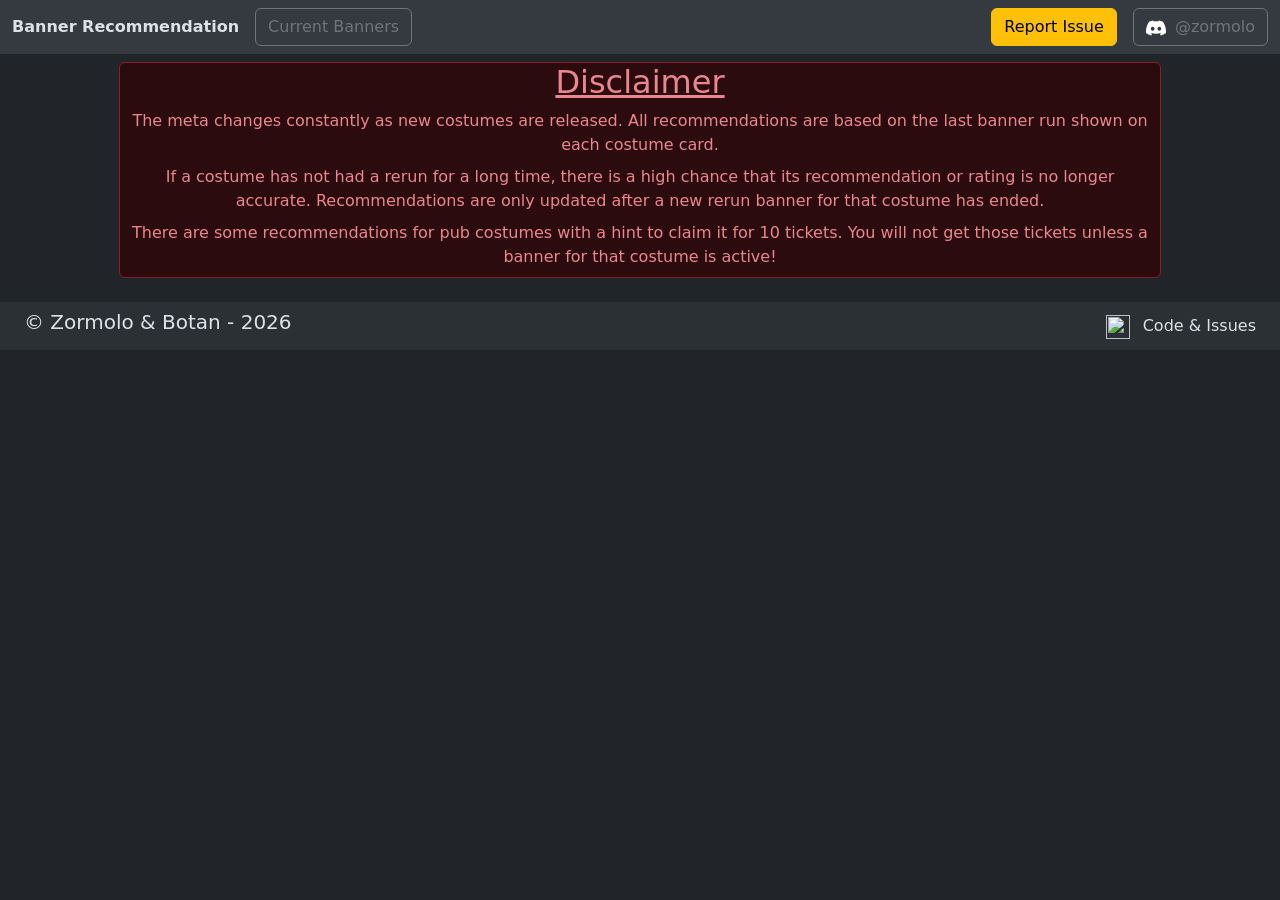
==== archive.html @ c66c0762 "Added archive page, added dmgType highlights, renamed a few images" ====
<!DOCTYPE html>
<html lang="en" data-bs-theme="dark">
<head>
  <meta charset="UTF-8">
  <meta name="viewport" content="width=device-width, initial-scale=1.0">
  <meta name="description" content="A Site about Banner Recommendations for the Game: Brown Dust 2. Made by Zormolo & Botan">

  <link rel="icon" type="image/x-icon" href="./public/images/favicon/favicon.ico">
  <link rel="icon" type="image/png" sizes="16x16" href="./public/images/favicon/favicon-16x16.png">
  <link rel="icon" type="image/png" sizes="32x32" href="./public/images/favicon/favicon-32x32.png">
  <link rel="apple-touch-icon" sizes="180x180" href="./public/images/favicon/apple-touch-icon.png">
  <link rel="icon" type="image/png" sizes="192x192" href="./public/images/favicon/android-chrome-192x192.png">
  <link rel="icon" type="image/png" sizes="512x512" href="./public/images/favicon/android-chrome-512x512.png">

  <meta name="google-site-verification" content="iyQmtyQWnobFeqFgzh3pwhKETdWEKxUW23xHzJHVGwA" />
  <meta name="robots" content="index, follow">
  <meta name="googlebot" content="index, follow">

  <link rel="preload" href="./public/js/generateArchive.js" crossorigin="anonymous" as="script">
  <link rel="preload" href="https://cdn.jsdelivr.net/npm/bootstrap@5.3.8/dist/css/bootstrap.min.css" integrity="sha384-sRIl4kxILFvY47J16cr9ZwB07vP4J8+LH7qKQnuqkuIAvNWLzeN8tE5YBujZqJLB" crossorigin="anonymous" as="style">
  <link rel="preload" href="./public/css/custom.css" crossorigin="anonymous" as="style">
  <link rel="preload" href="https://cdn.jsdelivr.net/npm/bootstrap@5.3.8/dist/js/bootstrap.bundle.min.js" integrity="sha384-FKyoEForCGlyvwx9Hj09JcYn3nv7wiPVlz7YYwJrWVcXK/BmnVDxM+D2scQbITxI" crossorigin="anonymous" as="script">

  <link rel="stylesheet" href="https://cdn.jsdelivr.net/npm/bootstrap@5.3.8/dist/css/bootstrap.min.css" integrity="sha384-sRIl4kxILFvY47J16cr9ZwB07vP4J8+LH7qKQnuqkuIAvNWLzeN8tE5YBujZqJLB" crossorigin="anonymous">
  <link rel="stylesheet" href="./public/css/custom.css" crossorigin="anonymous">
  <title>Brown Dust 2 - Banner Recommendation</title>
</head>
<body class="container-fluid">
  <header class="row">
    <nav class="navbar bg-body-secondary">
      <div class="container-fluid">

        <div class="d-flex flex-row align-items-center">
          <div class="pe-3"><b>Banner Recommendation</b></div>
          <div> <a class="btn btn-outline-secondary" href="/">Current Banners</a></div>
        </div>

        <ul class="navbar-nav flex-row gap-3">
          <li class="nav-item">
            <a class="btn btn-warning" href="https://github.com/Zormolo/BD2-Banner-Recommendation/issues/new" target="_blank">Report Issue</a>
          </li>
          <li class="nav-item d-flex align-items-center">
            <a class="btn btn-outline-secondary">
              <span class="pe-1">
                <img src="./public/images/discord.svg" width="20px" height="20px" alt="">
              </span>
              @zormolo
            </a
>         </li>
        </ul>

      </div>
    </nav>
  </header>

<main class="row">
    <div id="main-container" class="container-fluid pt-2">
      <div class="row pb-3">
        <div class="col-12 col-md-11 col-xl-10 mx-auto">
          <section class="container-fluid pb-2 border rounded bg-danger-subtle border-danger-subtle">

            <div class="row">
              <div class="col-2 d-flex justify-content-center mx-0 flex-grow-1 text-danger-emphasis">
                <h2><u>Disclaimer</u></h2>
              </div>
            </div>

            <div class="row">
              <div class="col-2 d-flex flex-column mx-0 flex-grow-1 text-center text-danger-emphasis">
                <div class="col">
                  The meta changes constantly as new costumes are released. All recommendations are based on the last banner run shown on each costume card.
                </div>
                <div class="col pt-2">
                  If a costume has not had a rerun for a long time, there is a high chance that its recommendation or rating is no longer accurate. Recommendations are only updated after a new rerun banner for that costume has ended.
                </div>
                <div class="col pt-2">
                  There are some recommendations for pub costumes with a hint to claim it for 10 tickets. You will not get those tickets unless a banner for that costume is active!
                </div>
              </div>
            </div>

          </section>
        </div>
      </div>

      <template id="costumeCard">
        <section data-char-banner-card class="row pt-2">
          <div class="col-11 mx-auto bg-body-tertiary rounded">
            <div class="row h-100 py-2">

              <div class="col-12 col-md-4 col-xl-2 pe-2 borderless border-end">
                <div class="w-100 h-100 d-flex justify-content-center">
                  <picture class="my-auto">
                    <source data-costume-image-avif class="costumeSize" type="image/avif" />
                    <img data-costume-image class="costumeSize" loading="lazy">
                  </picture>
                </div>
              </div>

              <div class="col d-flex flex-column">
                <div class="row border-bottom mx-1 pb-2 pt-4 pt-md-0  border-2">
                  <div data-banner-name class="col d-flex justify-content-center">
                  </div>
                </div>

                <div class="row pt-2">
                  <div class="col">
                    <div class="container-fluid">
                      <ul class="nav nav-pills gap-1" role="tablist">
                        <li class="nav-item">
                          <button class="nav-link active" data-basic-tab data-bs-toggle="tab" data-bs-target="#basic" type="button" role="tab">Basic Info</button>
                        </li>
                        <li class="nav-item">
                          <button class="nav-link" data-pac-tab data-bs-toggle="tab" data-bs-target="#pac" type="button" role="tab">Pros & Cons</button>
                        </li>
                        <li class="nav-item">
                          <button class="nav-link" data-mode-tab data-bs-toggle="tab" data-bs-target="#mode" type="button" role="tab">Mode Rating</button>
                        </li>
                      </ul>
                    </div>
                  </div>
                </div>

                <div class="tab-content d-flex flex-grow-1">
                  <div class="container-fluid tab-pane fade show active" id="basic" role="tabpanel">
                    <div class="row h-100">

                      <div class="col-12 col-xl-4 col-xxl-4 pe-0 pt-3 pb-2 py-xl-0 d-flex align-items-center">
                        <div class="w-100">
                          <ul class="list-unstyled">
                            <li><span data-role><b>Role - </b></span></li>
                            <li><span><b>Element - </b><img data-property loading="lazy" width="32px" height="32px"></span></li>
                            <li><span data-dmg-type><b class="text-light">Damage Type - </b></span></li>
                            <br>
                            <li><b>Last Banner:</b></li>
                            <li data-banner-periode class="text-danger"></li>
                          </ul>
                        </div>
                      </div>

                      <div class="col-12 col-xl-8 col-xxl-4 d-flex align-items-center">
                        <div class="container-fluid">
                          <div class="row pb-3">
                            <div class="col">
                              <h2>Breakpoints:</h2>
                            </div>
                          </div>
                          <div class="row w-100">
                            <div class="col">
                              <ul data-breakpoints class="list-group list-group-flush p-2 border border-3 rounded"></ul>
                            </div>
                          </div>
                        </div>

                      </div>

                      <div class="col-12 col-xl-12 col-xxl-4 pt-3 pt-xxl-0 d-flex align-items-center">
                        <div class="container-fluid">
                          <div class="row pb-3">
                            <div class="col">
                              <h2>Should you pull on this banner?</h2>
                            </div>
                          </div>
                          <div class="row">
                            <div class="col">
                              <p data-pull-reason></p>
                            </div>
                          </div>
                        </div>
                      </div>

                    </div>
                  </div>

                  <div class="container-fluid tab-pane fade" id="pac" role="tabpanel">
                    <div class="row h-100">

                      <div class="col-6 d-flex flex-column border-end border-2">
                        <div class="row pt-2">
                          <h3 class="text-success">Pros</h3>
                        </div>
                        <div class="row flex-grow-1">
                          <div class="col">
                            <ul data-pros class="list-group"></ul>
                          </div>
                        </div>
                      </div>

                      <div class="col-6 d-flex flex-column">
                        <div class="row pt-2">
                          <h3 class="text-danger">Cons</h3>
                        </div>
                        <div class="row flex-grow-1">
                          <div class="col">
                            <ul data-cons class="list-group"></ul>
                          </div>
                        </div>

                      </div>

                    </div>
                  </div>

                  <div class="container-fluid tab-pane fade" id="mode" role="tabpanel">
                    <div class="row h-100">
                      <div class="col pt-4">
                        <div class="container-fluid py-2 text-center">

                          <div class="row pb-2 border-bottom border-3">
                            <div class="col-4"><b>Fiend Hunter [FH]</b></div>
                            <div class="col-4"><b>Guild Raid [GR]</b></div>
                            <div class="col-4"><b>Last Night [LN]</b></div>
                          </div>
                          <div class="row pb-3">
                            <div data-fh class="col-4"></div>
                            <div data-gr class="col-4"></div>
                            <div data-ln class="col-4"></div>
                          </div>
                          <div class="row py-2 border-bottom border-3">
                            <div class="col-4"><b>Tower of Salvation [TOS]</b></div>
                            <div class="col-4"><b>Mirror War [MW]</b></div>
                            <div class="col-4"><b>Golden Colloseum [GC]</b></div>
                          </div>
                          <div class="row pb-3">
                            <div data-tos class="col-4"></div>
                            <div data-mw class="col-4"></div>
                            <div data-gc class="col-4"></div>
                          </div>
                          <div class="row pb-2 border-bottom border-3 justify-content-center">
                            <div class="col-6"><b>General / Event Challanges</b></div>
                          </div>
                          <div class="row justify-content-center">
                            <div data-gen class="col-6"></div>
                          </div>

                        </div>
                      </div>
                    </div>
                  </div>
                </div>

              </div>

            </div>
          </div>
        </section>
      </template>

    </div>
  </main>


  <footer class="row bg-body-tertiary">
    <div class="container-fluid">
      <nav class="navbar">
        <div class="container-fluid">
          <h5>&copy; Zormolo & Botan - <script>document.write( new Date().getFullYear() )</script></h3>
          <a href="https://github.com/Zormolo/BD2-Banner-Recommendation" class="nav-link">
            <img src="./public/images/github-mark-white.svg" width="24px" height="24px" alt="">
            <span class="ps-2">Code & Issues</span>
          </a>
        </div>
      </nav>
    </div>
  </footer>

  <script src="./public/js/generateArchive.js" crossorigin="anonymous"></script>
  <script src="https://cdn.jsdelivr.net/npm/bootstrap@5.3.8/dist/js/bootstrap.bundle.min.js" integrity="sha384-FKyoEForCGlyvwx9Hj09JcYn3nv7wiPVlz7YYwJrWVcXK/BmnVDxM+D2scQbITxI" crossorigin="anonymous"></script>
</body>
</html>
---- public/css/custom.css ----
.costumeSize {
  max-height: 400px;
  max-width: 100%;
}

#main-container:last-child {
  padding-bottom: 0.5rem;
}

header {
  position: sticky;
  top: 0;
  z-index: 100;
}

.arrowHide > div:last-child > span {
  display: none;
}

section {
  scroll-margin-top: 3rem;
}

.nav-pills .nav-link {
  color: var(--text-color);
  border: 1px solid var(--bs-gray);
}

.nav-pills .nav-link.active, .nav-pills .nav-link.active:hover {
  background: var(--bs-dark-bg-subtle);
  cursor: default;
}

.nav-link:hover {
  background-color: var(--bs-dark);
}

.navbar select {
  cursor: pointer;
}

.navbar select:focus {
  box-shadow: none;
}

.text-magic {
  color: #c994fd;
}

.text-physical {
  color: #dcc27a;
}

@media (max-width: 768px) {
  .borderless {
    border-width: 0 !important;
  }
}

@media (max-width: 576px) {
  .navbar select {
    max-width: 16rem;
  }
}

@media (max-width: 490px) {
  .navbar select {
    max-width: 13rem;
  }
}

@media (max-width: 440px) {
  .navbar select {
    max-width: 11rem;
  }
}

@media (max-width: 405px) {
  .navbar select {
    max-width: 9rem;
  }
}
---- public/css/custom.css ----
.costumeSize {
  max-height: 400px;
  max-width: 100%;
}

#main-container:last-child {
  padding-bottom: 0.5rem;
}

header {
  position: sticky;
  top: 0;
  z-index: 100;
}

.arrowHide > div:last-child > span {
  display: none;
}

section {
  scroll-margin-top: 3rem;
}

.nav-pills .nav-link {
  color: var(--text-color);
  border: 1px solid var(--bs-gray);
}

.nav-pills .nav-link.active, .nav-pills .nav-link.active:hover {
  background: var(--bs-dark-bg-subtle);
  cursor: default;
}

.nav-link:hover {
  background-color: var(--bs-dark);
}

.navbar select {
  cursor: pointer;
}

.navbar select:focus {
  box-shadow: none;
}

.text-magic {
  color: #c994fd;
}

.text-physical {
  color: #dcc27a;
}

@media (max-width: 768px) {
  .borderless {
    border-width: 0 !important;
  }
}

@media (max-width: 576px) {
  .navbar select {
    max-width: 16rem;
  }
}

@media (max-width: 490px) {
  .navbar select {
    max-width: 13rem;
  }
}

@media (max-width: 440px) {
  .navbar select {
    max-width: 11rem;
  }
}

@media (max-width: 405px) {
  .navbar select {
    max-width: 9rem;
  }
}
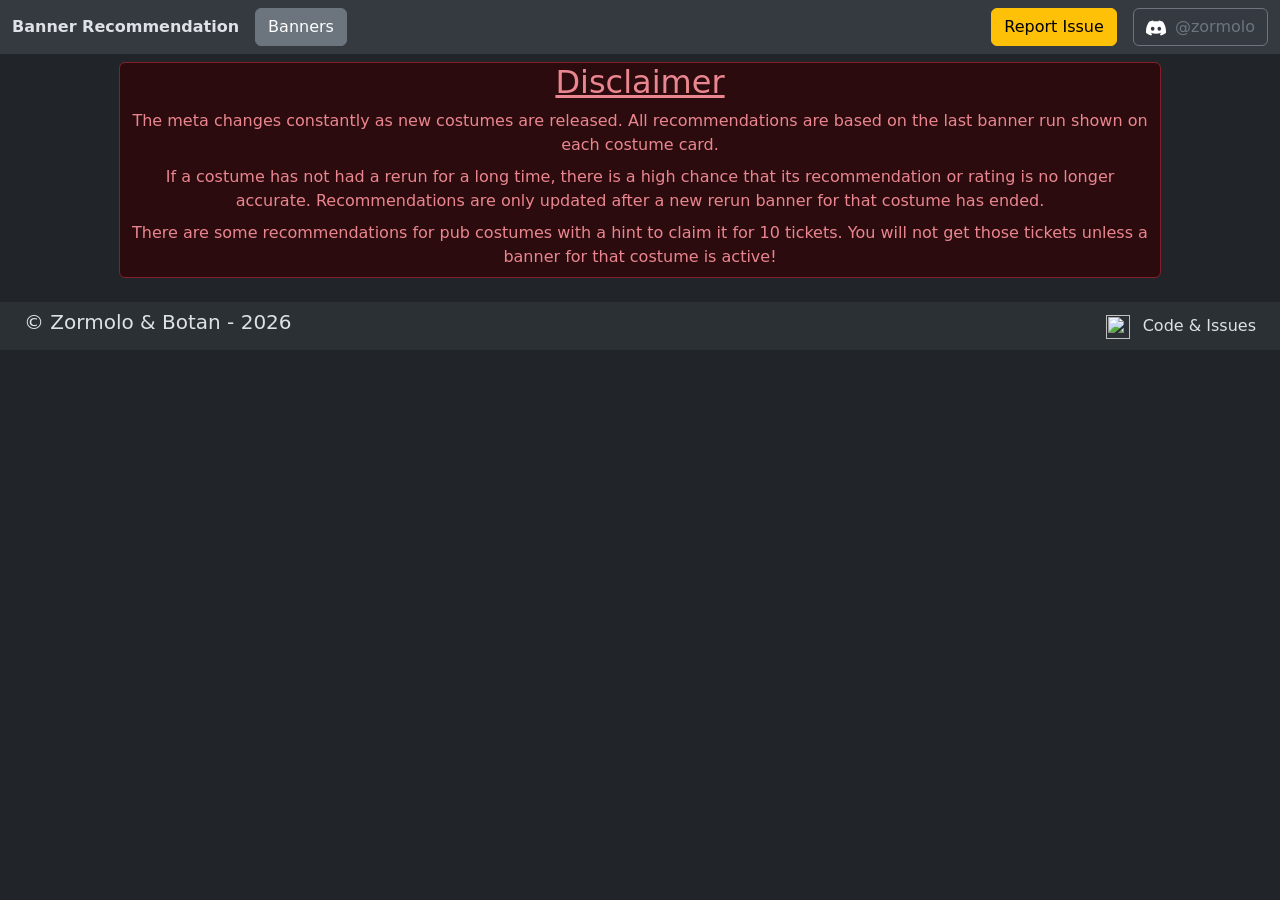
==== commit bff33a5a: "Fixed some small device display issues" ====
--- a/archive.html
+++ b/archive.html
@@ -26,13 +26,33 @@
   <title>Brown Dust 2 - Banner Recommendation</title>
 </head>
 <body class="container-fluid">
-  <header class="row">
+    <header class="row small-header">
+      <nav class="col navbar bg-body-secondary">
+        <div class="container justify-content-center w-100 mx-0 px-0">
+          <div class="row w-100 text-center pb-2 mx-0" >
+            <div class="col pe-3"><b>Banner Recommendation</b></div>
+          </div>
+          <div class="row pb-2 w-100 mx-0">
+            <div class="col-4 text-center">
+              <a class="btn btn-secondary" href="/BD2-Banner-Recommendation/">Banners</a>
+            </div>
+            <div class="col-4 text-center">
+              <a class="btn btn-warning text-truncate" href="https://github.com/Zormolo/BD2-Banner-Recommendation/issues/new" target="_blank">Report Issue</a>
+            </div>
+            <div class="col-4 text-center">
+              <a class="btn btn-outline-secondary">@zormolo</a>
+            </div>
+          </div>
+        </div>
+      </nav>
+  </header>
+  <header class="row big-header">
     <nav class="navbar bg-body-secondary">
       <div class="container-fluid">
 
         <div class="d-flex flex-row align-items-center">
           <div class="pe-3"><b>Banner Recommendation</b></div>
-          <div> <a class="btn btn-outline-secondary" href="/">Current Banners</a></div>
+          <div> <a class="btn btn-secondary" href="/BD2-Banner-Recommendation">Banners</a></div>
         </div>
 
         <ul class="navbar-nav flex-row gap-3">
--- a/public/css/custom.css
+++ b/public/css/custom.css
@@ -51,32 +51,64 @@
   color: #dcc27a;
 }
 
+.text-ur {
+  background: linear-gradient( 165deg,#FF55FF 0%, #B660FC 25%, #85E1FE 50%, #66F4A3 75%, #FFFF66 95% );
+  background-clip: text;
+  color: transparent;
+}
+
+.text-sr {
+  background: linear-gradient( 180deg,#F3B7FE 0%, #CDACFF 25%, #C184FE 70% );
+  background-clip: text;
+  color: transparent;
+}
+
+.text-r {
+  background: linear-gradient( 180deg,#73B8FE 50%, #5F9EFE 70% );
+  background-clip: text;
+  color: transparent;
+}
+
+.text-n {
+  background: linear-gradient( 180deg,#CECECE 50%, #A3A3A3 70% );
+  background-clip: text;
+  color: transparent;
+}
+
+.small-header {
+    display: none;
+  }
+
+.big-header {
+  display: flex;
+}
+
+
+
 @media (max-width: 768px) {
   .borderless {
     border-width: 0 !important;
   }
-}
 
-@media (max-width: 576px) {
-  .navbar select {
-    max-width: 16rem;
+  .small-header {
+    display: flex;
+  }
+
+  .small-header .container {
+    max-width: 768px;
+  }
+
+  .small-header .btn {
+    min-width: 6rem;
+  }
+
+  .big-header {
+    display: none;
   }
 }
 
-@media (max-width: 490px) {
+@media ( min-width: 769px ) and ( max-width: 900px ) {
   .navbar select {
-    max-width: 13rem;
-  }
-}
-
-@media (max-width: 440px) {
-  .navbar select {
-    max-width: 11rem;
-  }
-}
-
-@media (max-width: 405px) {
-  .navbar select {
-    max-width: 9rem;
+    max-width: 10rem;
   }
 }
--- a/public/css/custom.css
+++ b/public/css/custom.css
@@ -51,32 +51,64 @@
   color: #dcc27a;
 }
 
+.text-ur {
+  background: linear-gradient( 165deg,#FF55FF 0%, #B660FC 25%, #85E1FE 50%, #66F4A3 75%, #FFFF66 95% );
+  background-clip: text;
+  color: transparent;
+}
+
+.text-sr {
+  background: linear-gradient( 180deg,#F3B7FE 0%, #CDACFF 25%, #C184FE 70% );
+  background-clip: text;
+  color: transparent;
+}
+
+.text-r {
+  background: linear-gradient( 180deg,#73B8FE 50%, #5F9EFE 70% );
+  background-clip: text;
+  color: transparent;
+}
+
+.text-n {
+  background: linear-gradient( 180deg,#CECECE 50%, #A3A3A3 70% );
+  background-clip: text;
+  color: transparent;
+}
+
+.small-header {
+    display: none;
+  }
+
+.big-header {
+  display: flex;
+}
+
+
+
 @media (max-width: 768px) {
   .borderless {
     border-width: 0 !important;
   }
-}
 
-@media (max-width: 576px) {
-  .navbar select {
-    max-width: 16rem;
+  .small-header {
+    display: flex;
+  }
+
+  .small-header .container {
+    max-width: 768px;
+  }
+
+  .small-header .btn {
+    min-width: 6rem;
+  }
+
+  .big-header {
+    display: none;
   }
 }
 
-@media (max-width: 490px) {
+@media ( min-width: 769px ) and ( max-width: 900px ) {
   .navbar select {
-    max-width: 13rem;
-  }
-}
-
-@media (max-width: 440px) {
-  .navbar select {
-    max-width: 11rem;
-  }
-}
-
-@media (max-width: 405px) {
-  .navbar select {
-    max-width: 9rem;
+    max-width: 10rem;
   }
 }
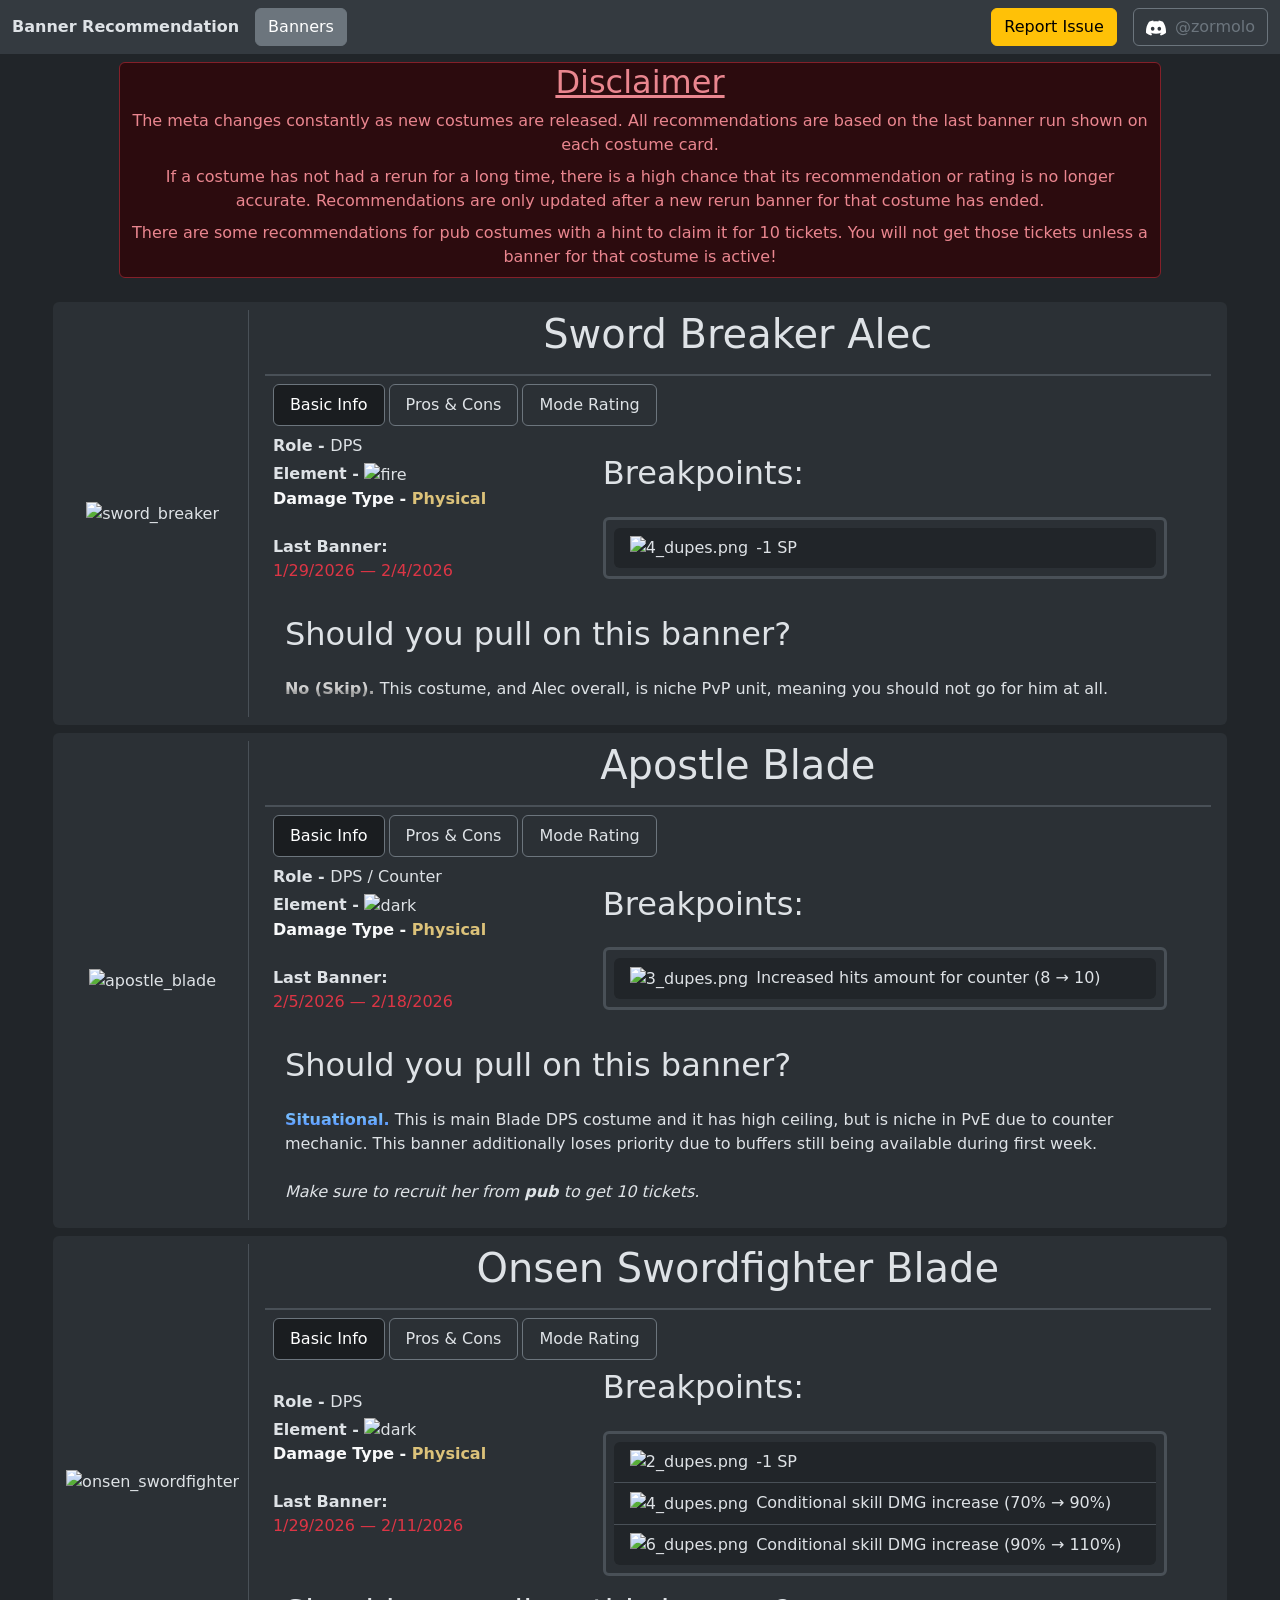
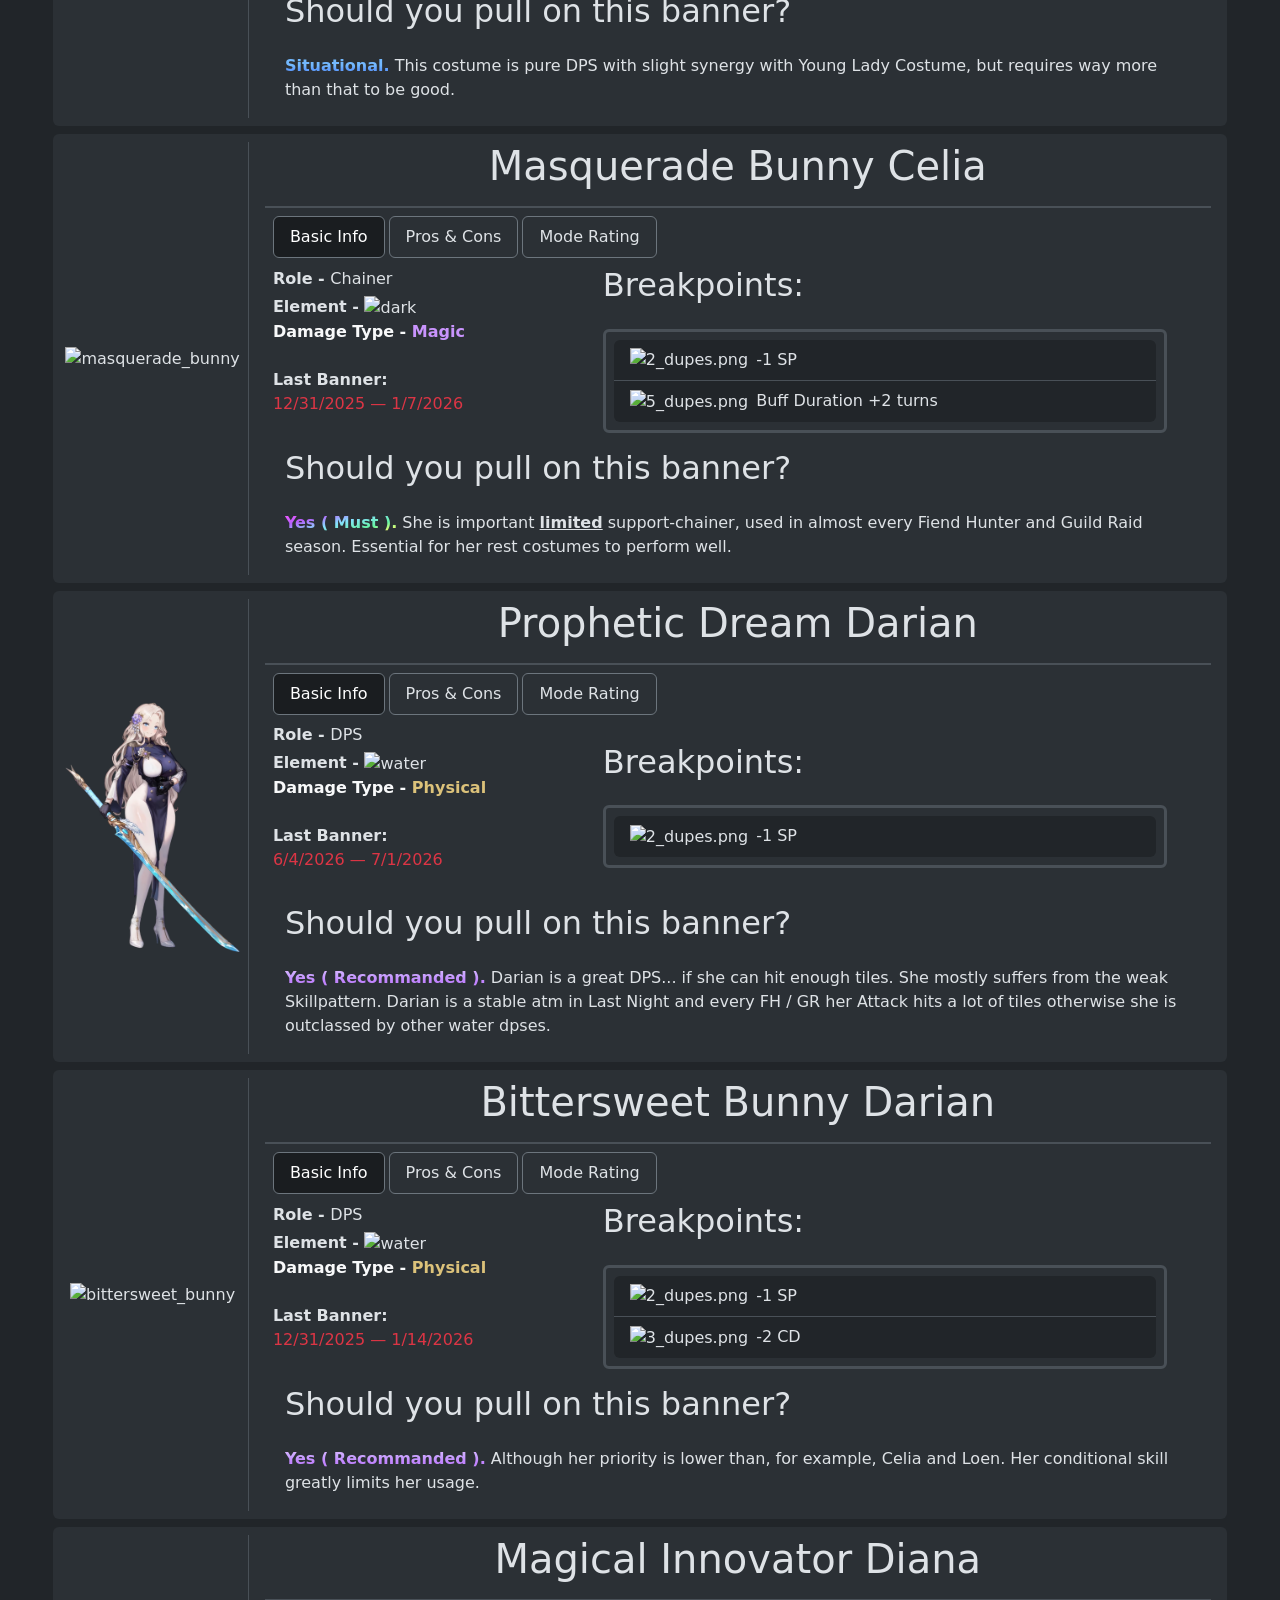
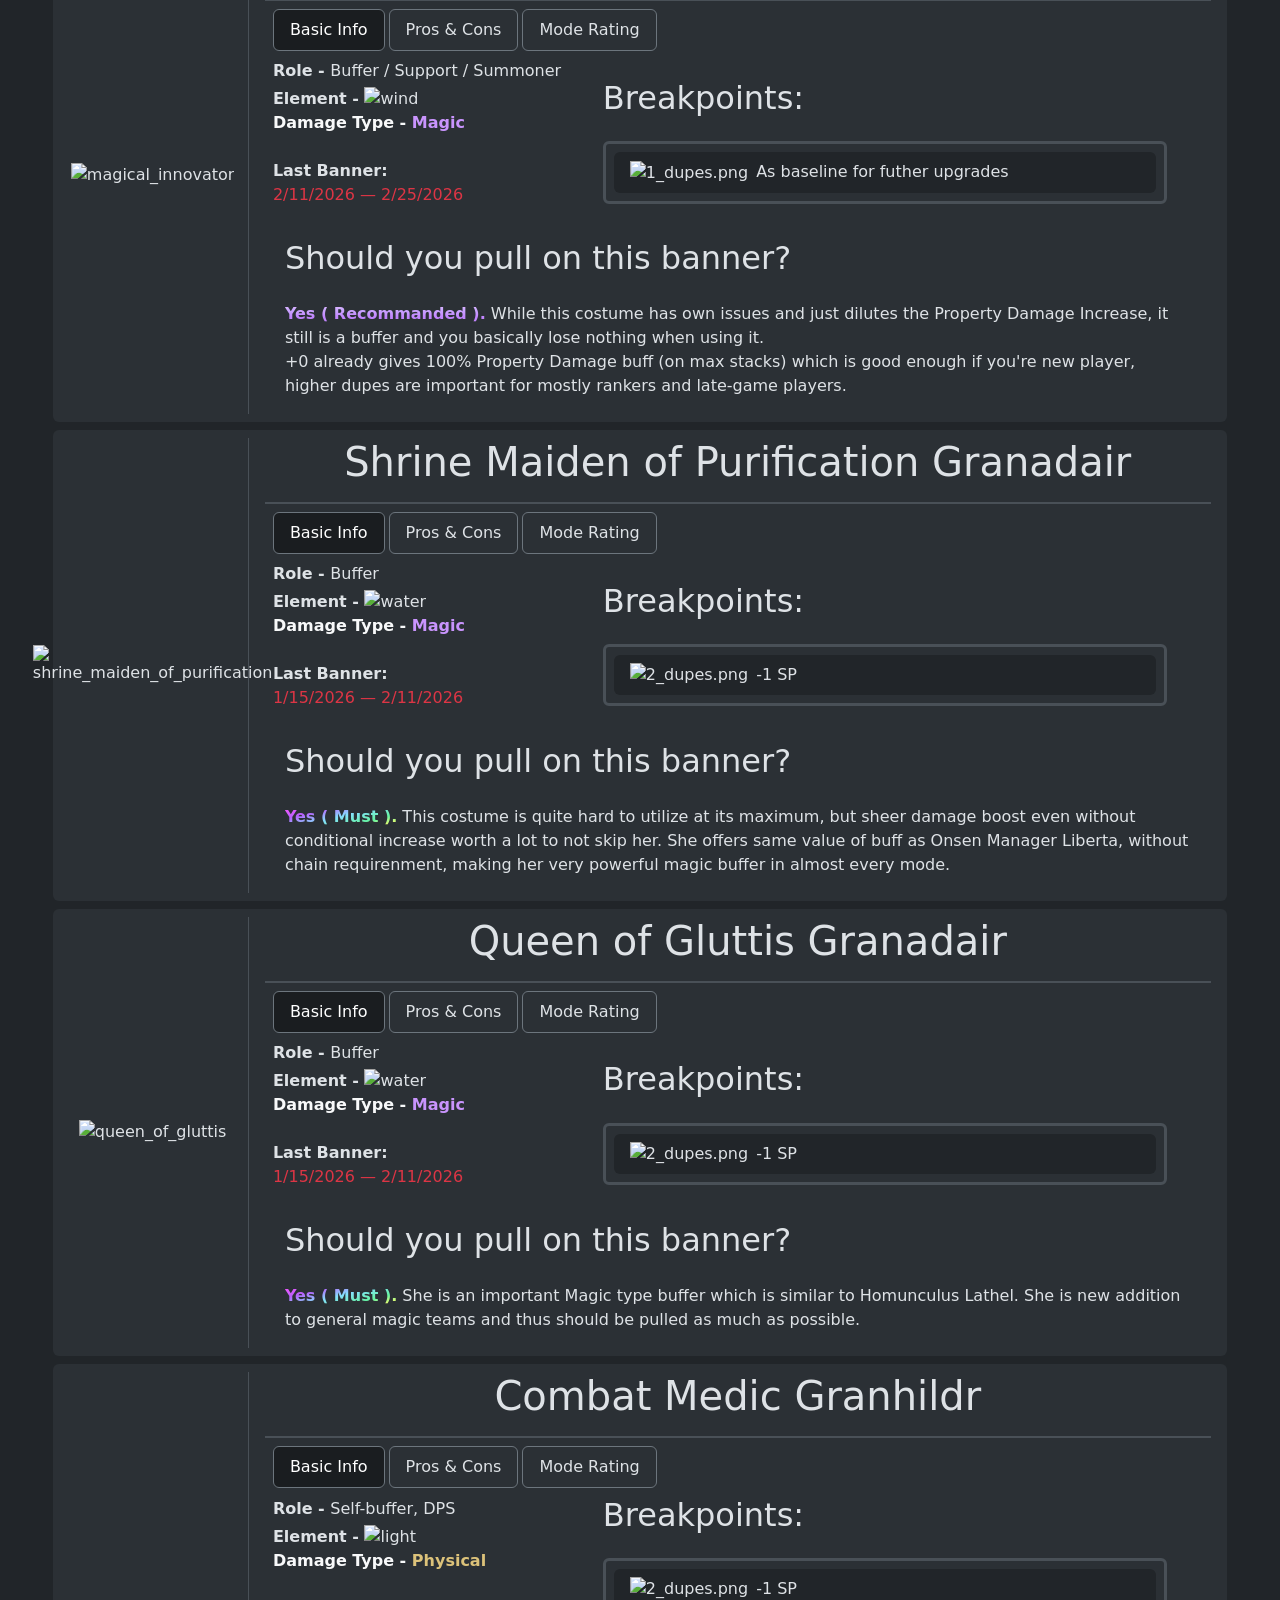
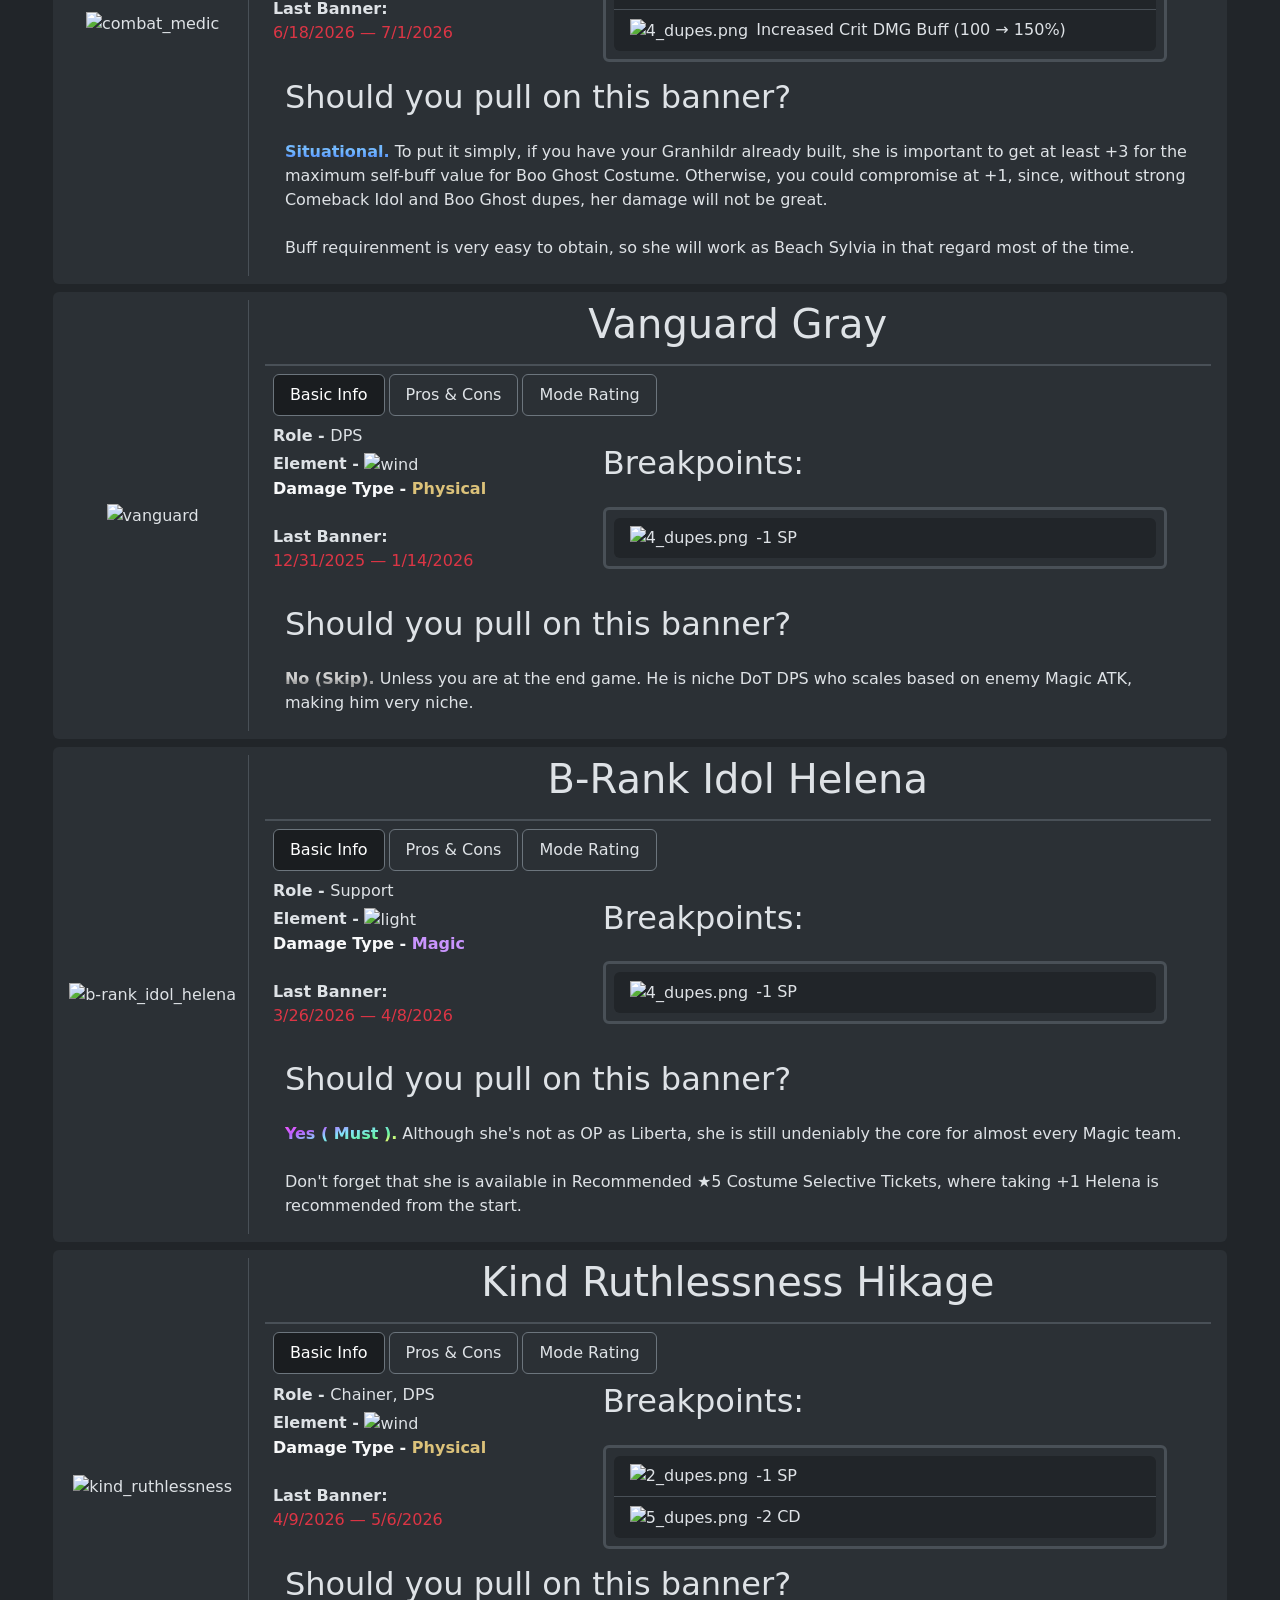
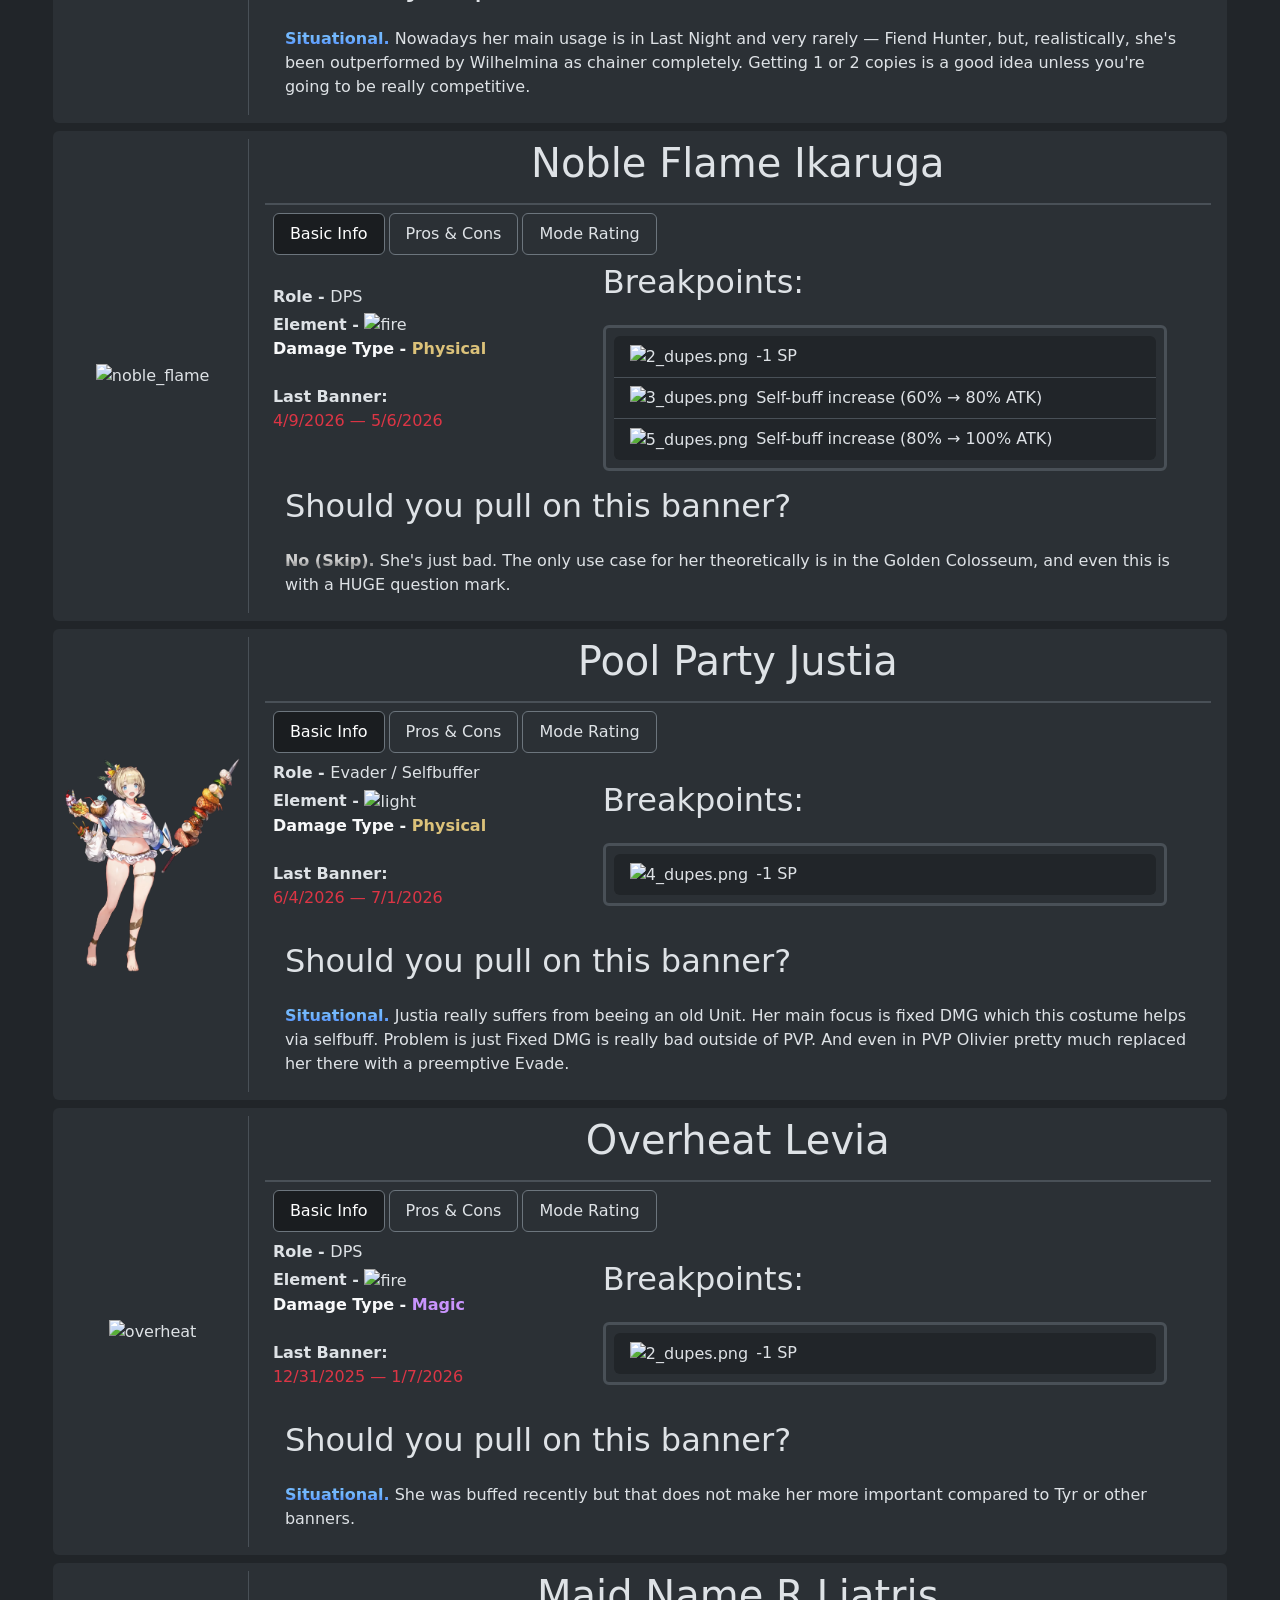
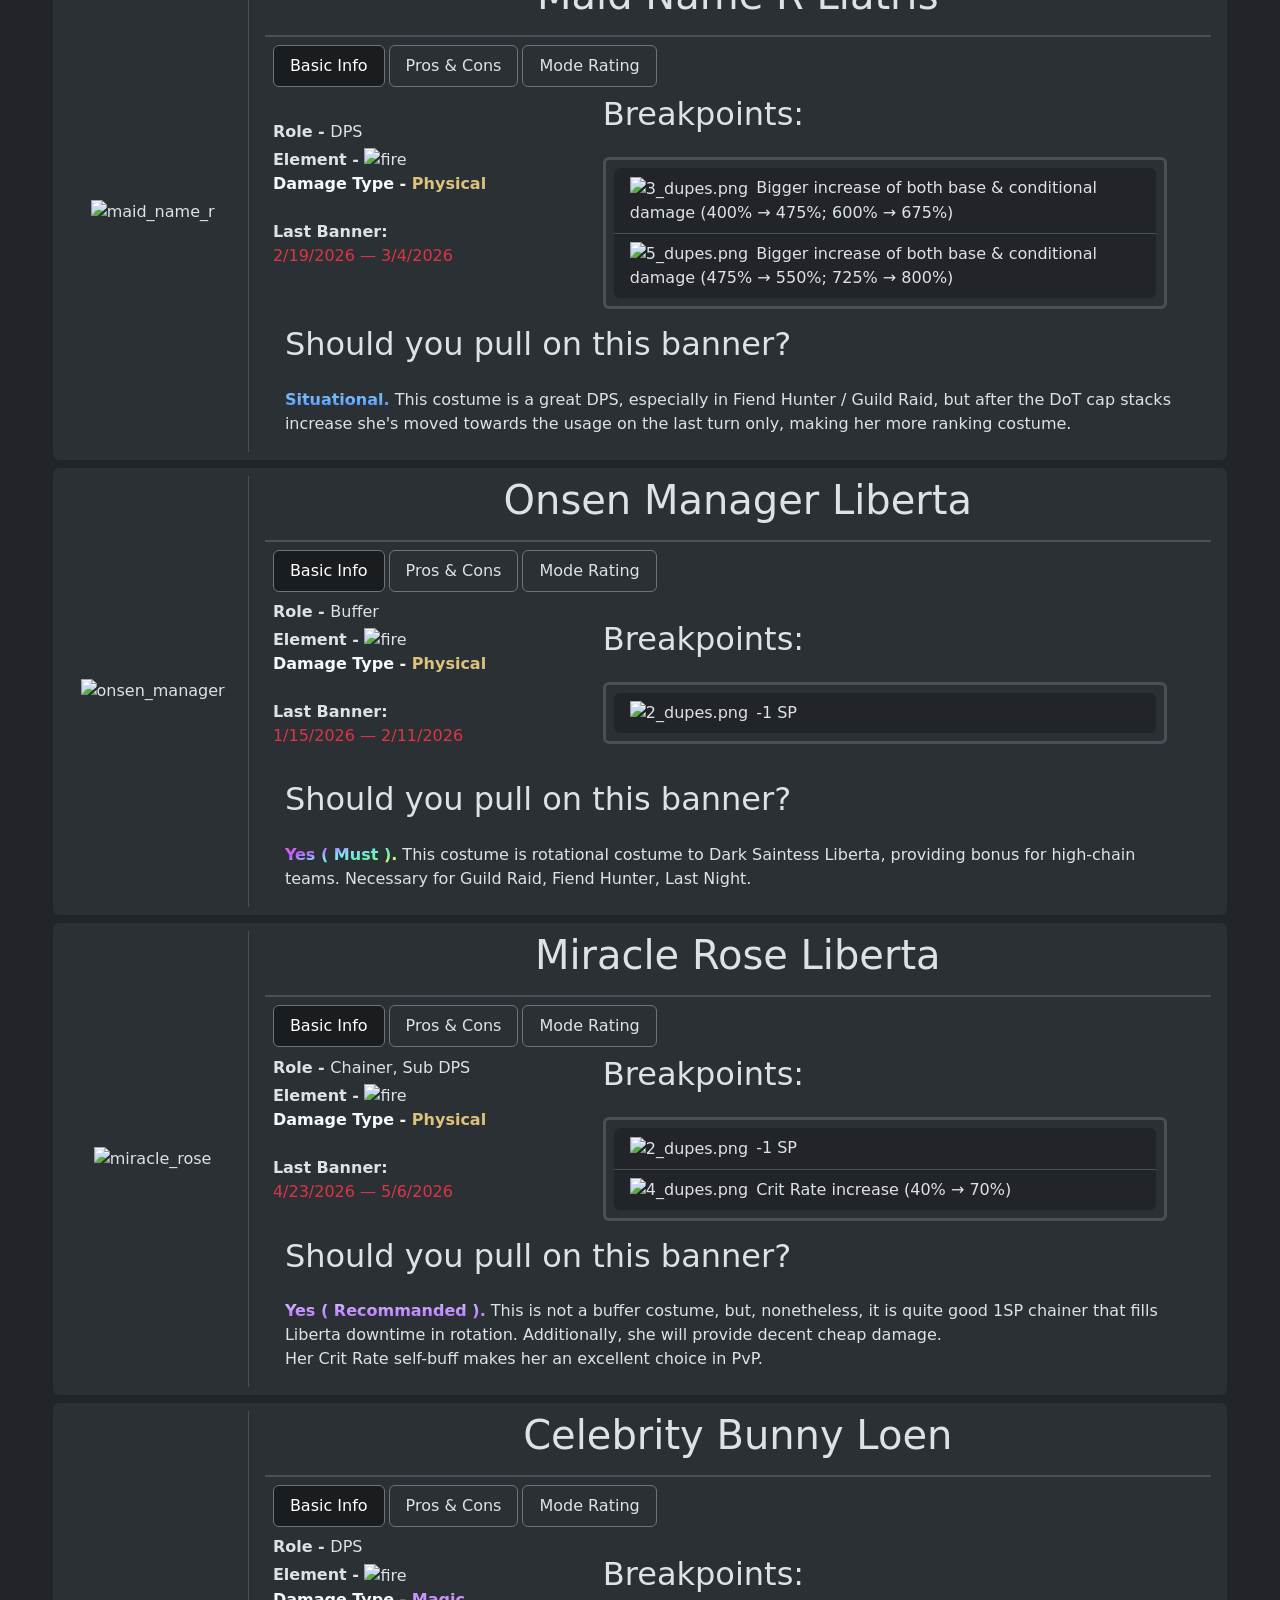
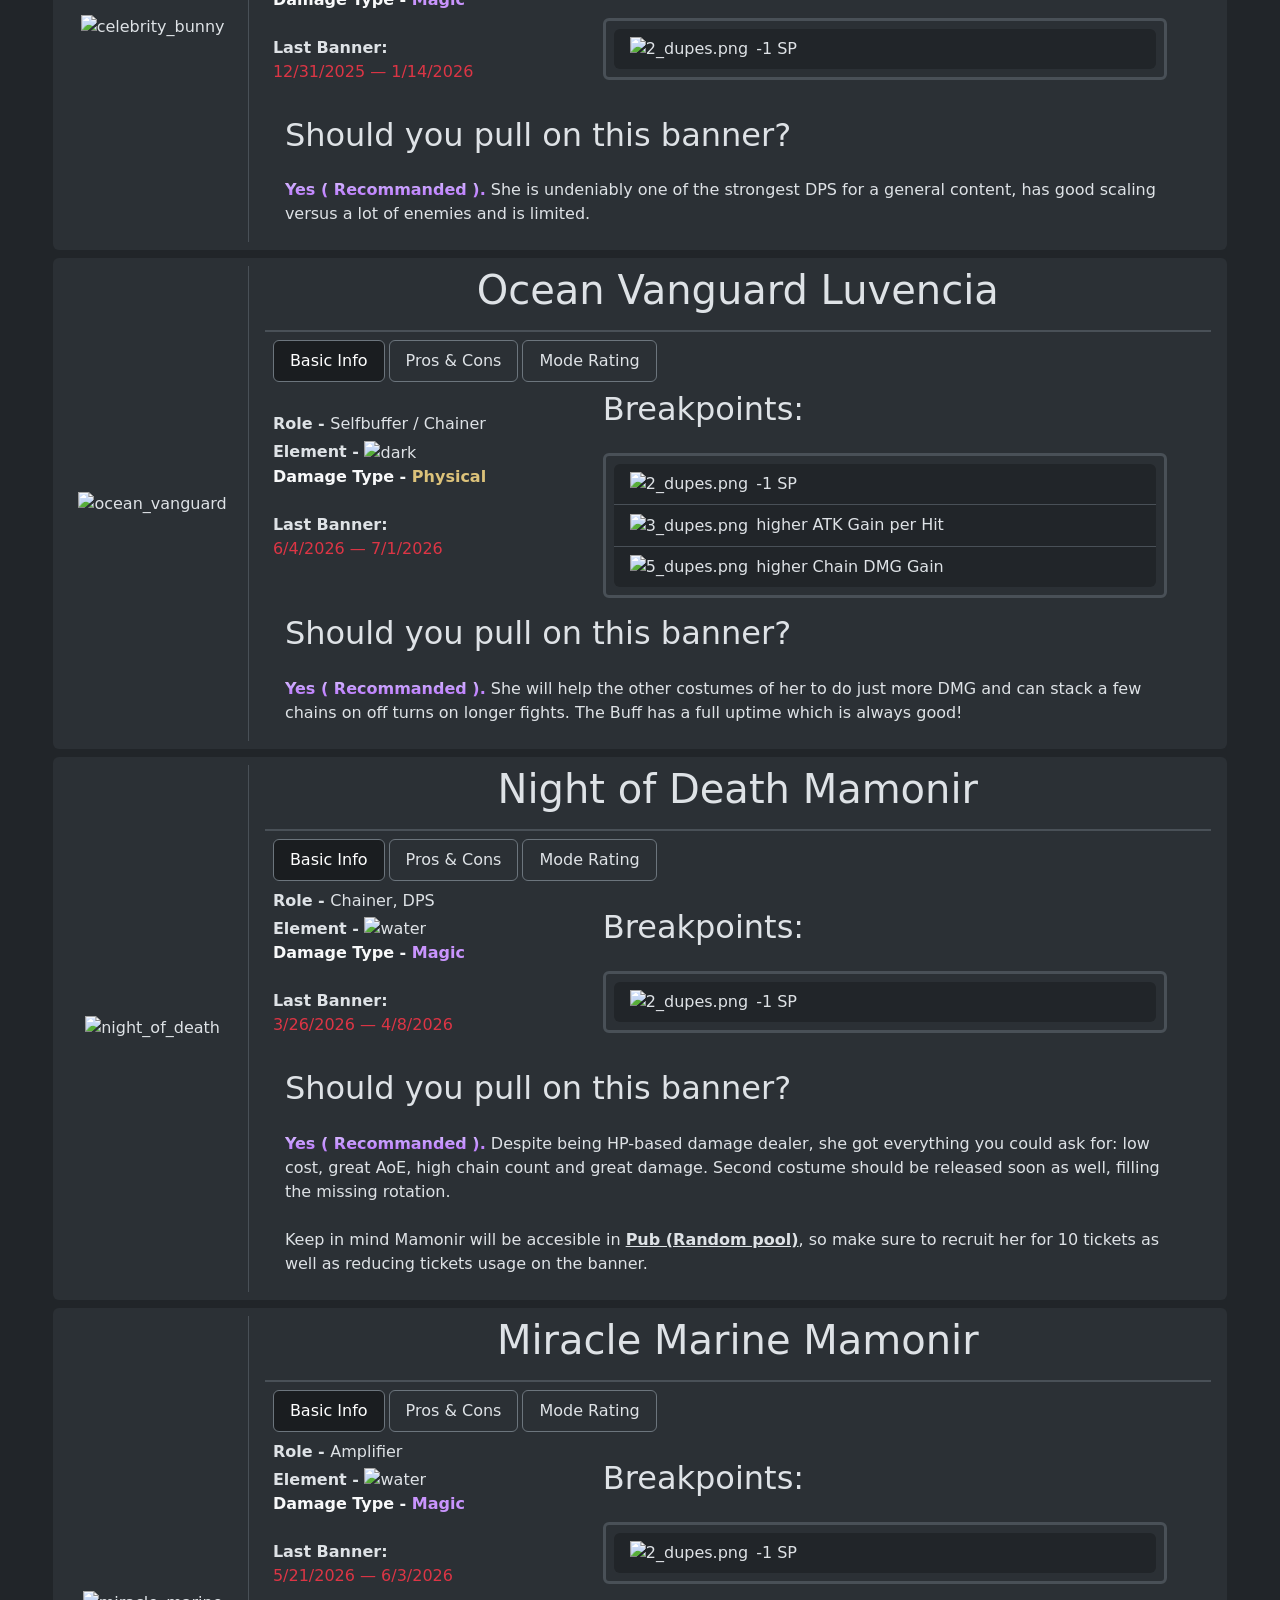
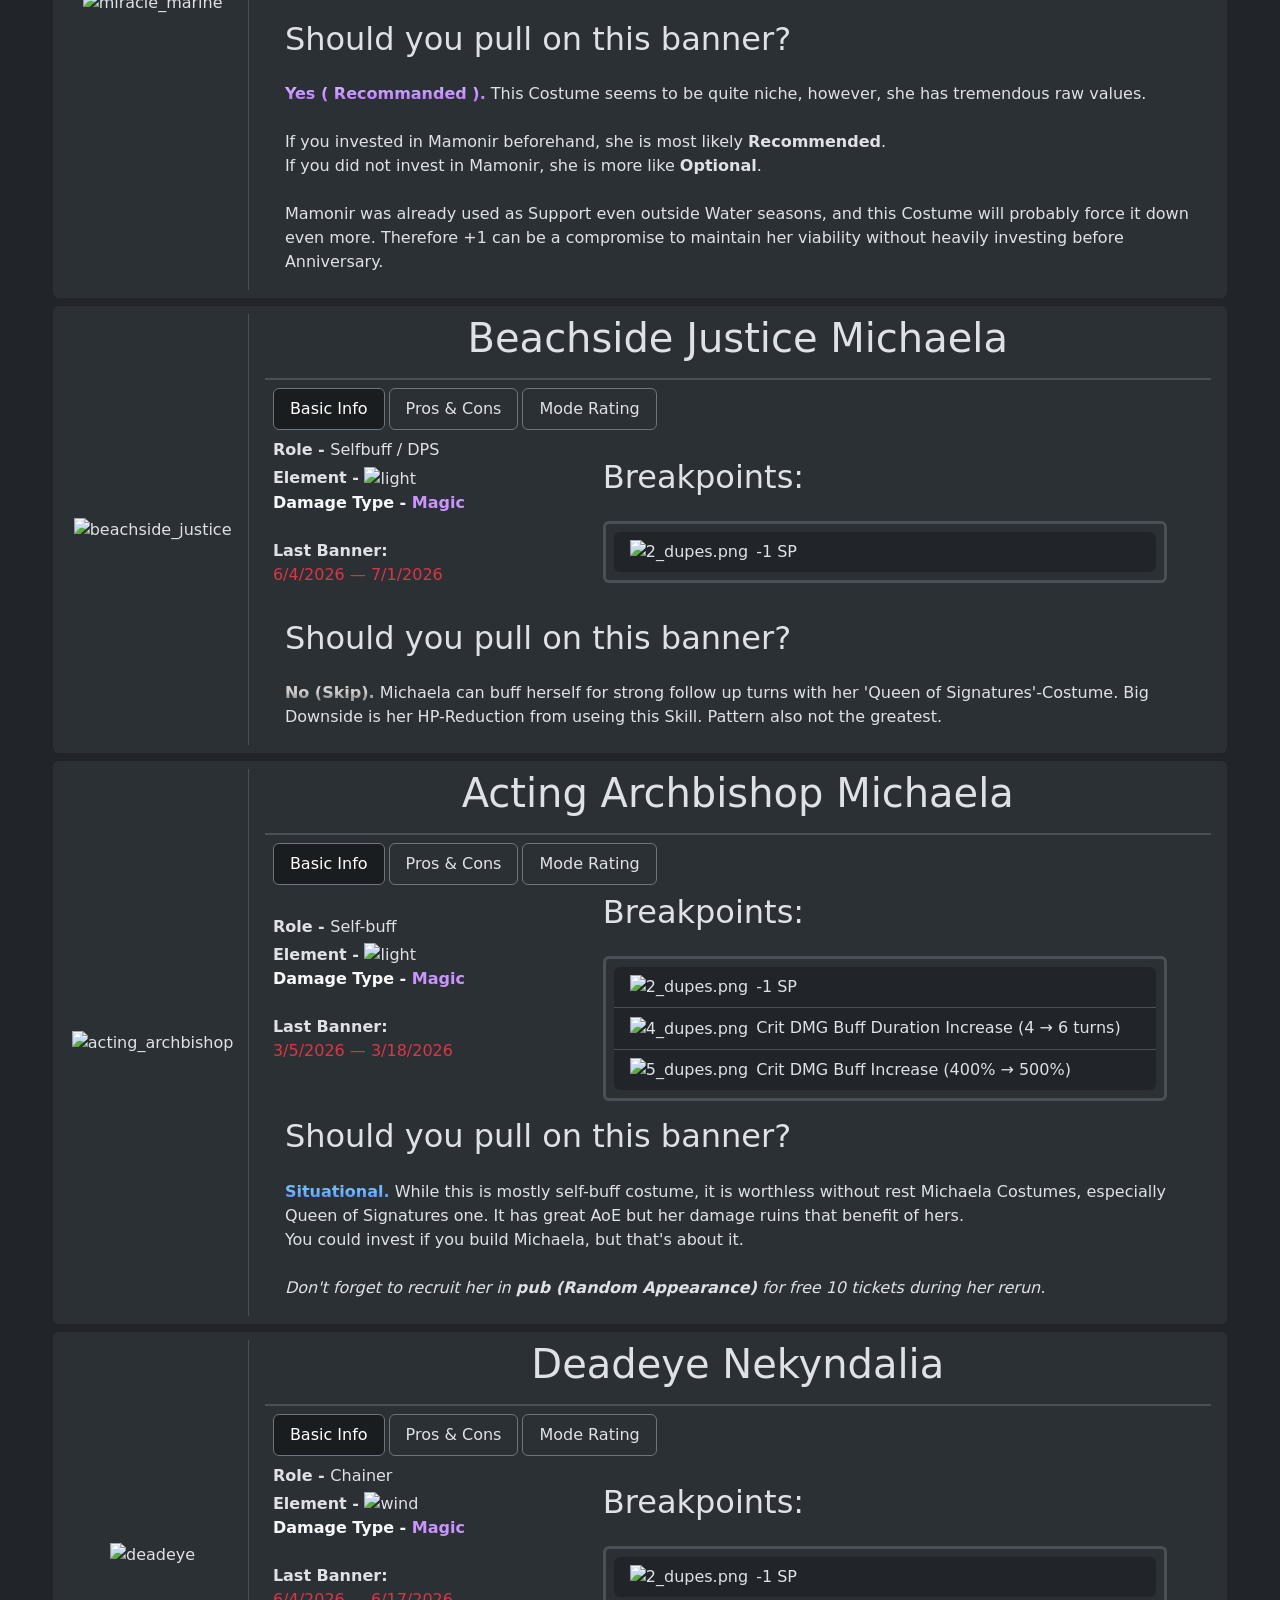
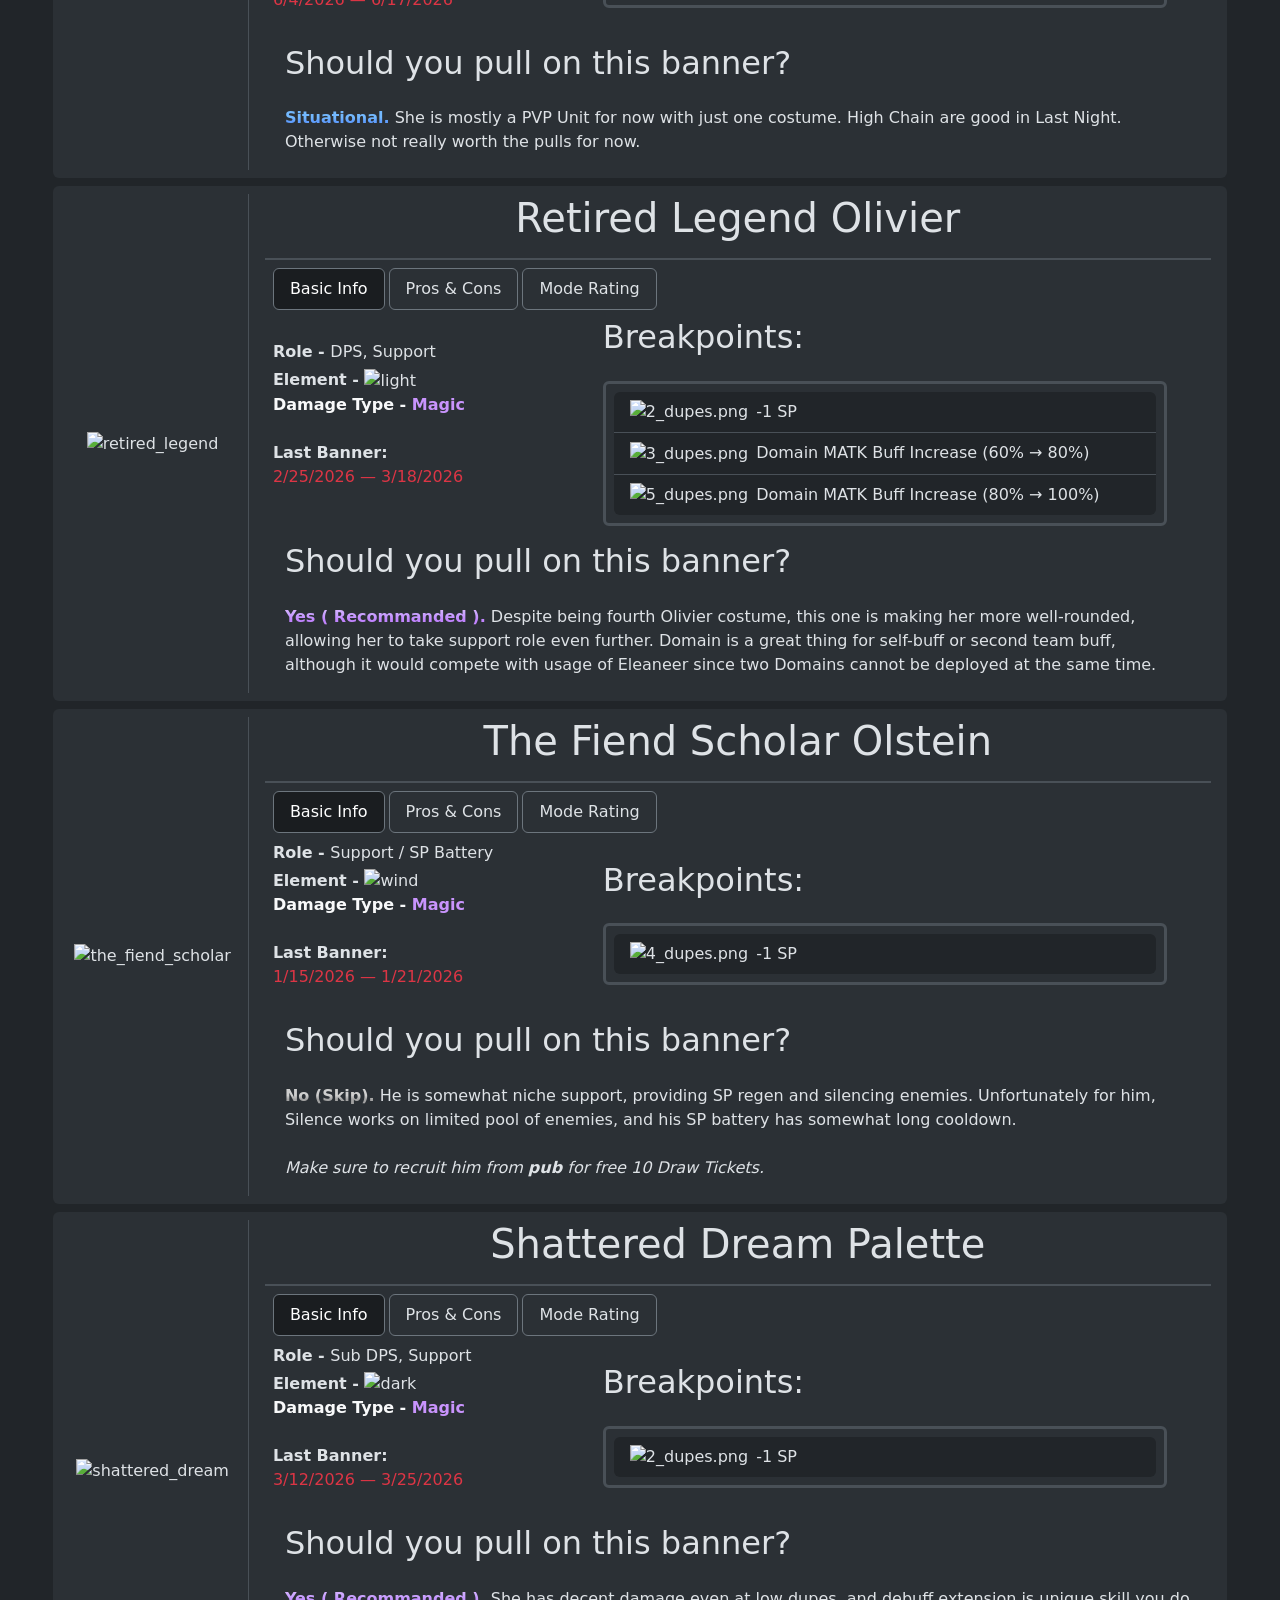
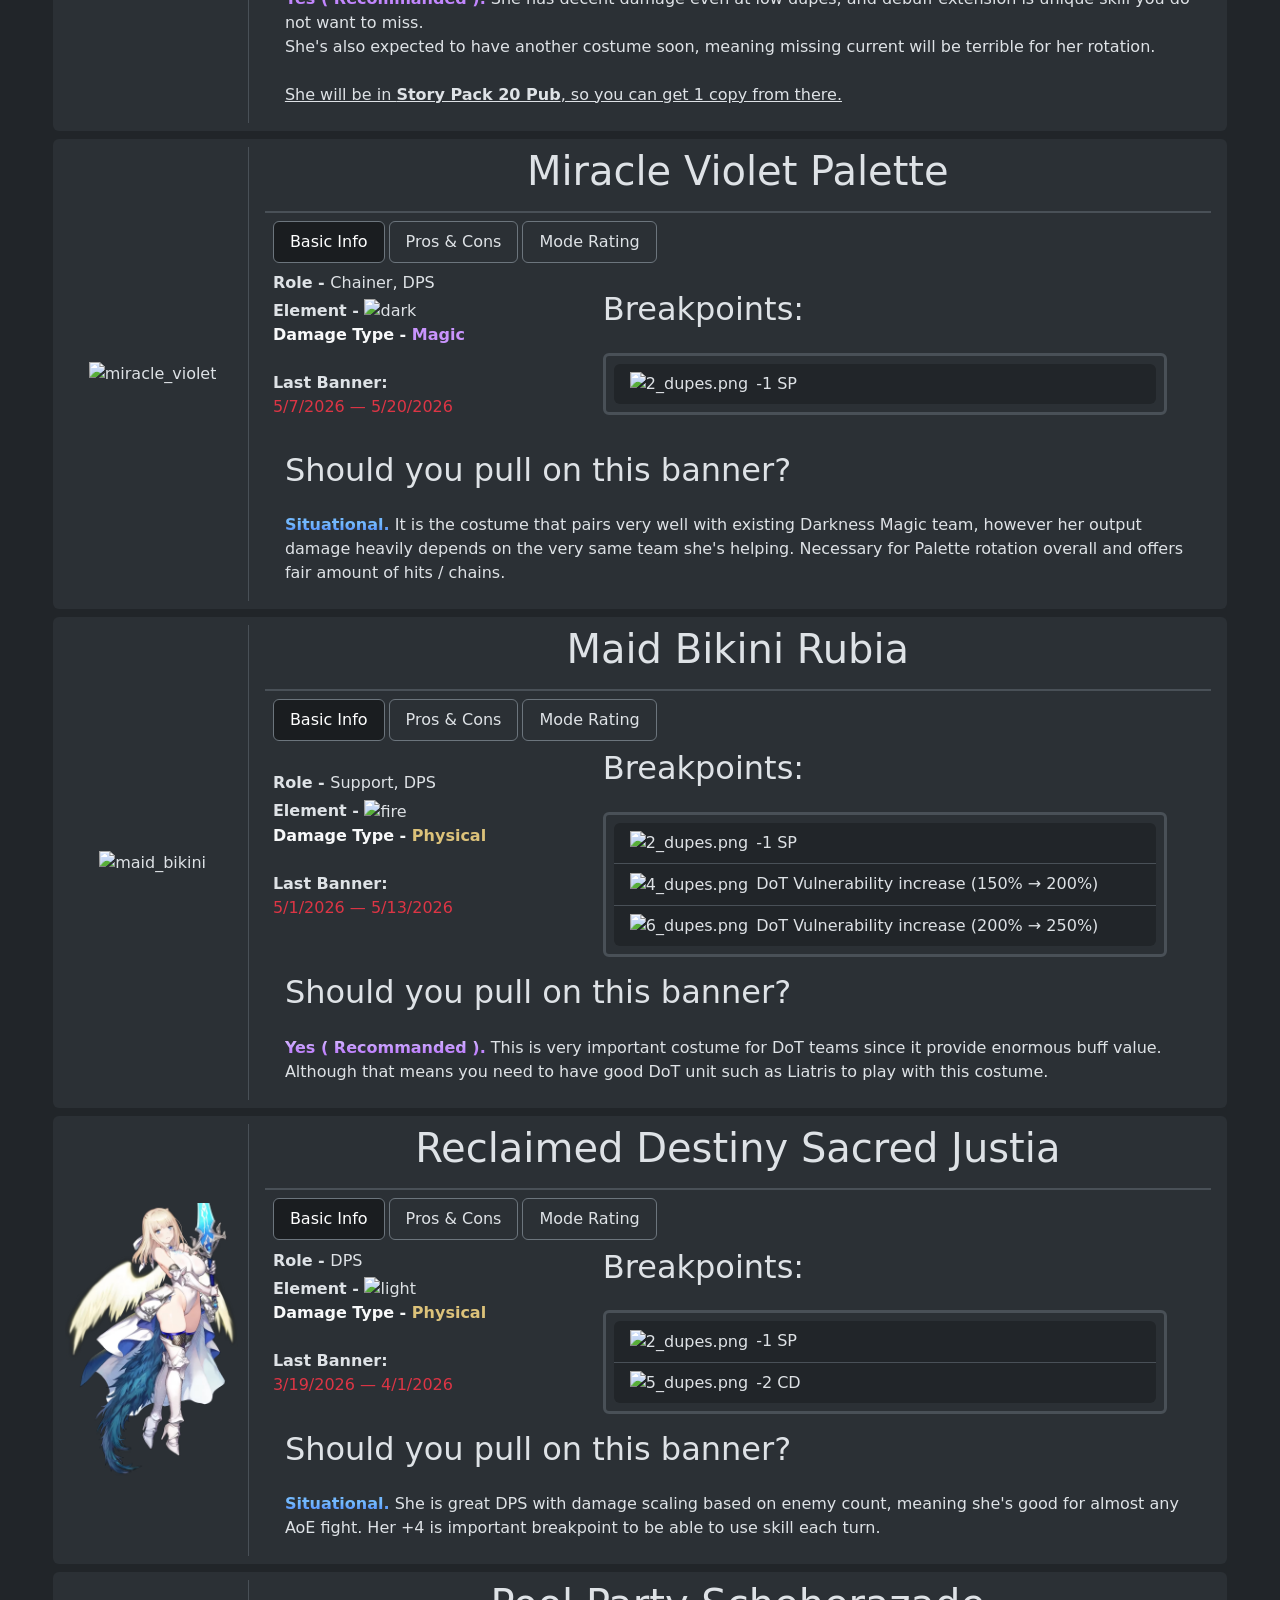
==== commit 2a30c59d: "Fixed a few css issues on smaller devices, full bold text on dmgType, new system for tmerLeft, New C" ====
--- a/archive.html
+++ b/archive.html
@@ -123,17 +123,17 @@
                   </div>
                 </div>
 
-                <div class="row pt-2">
+                <div class="row py-2">
                   <div class="col">
                     <div class="container-fluid">
                       <ul class="nav nav-pills gap-1" role="tablist">
-                        <li class="nav-item">
+                        <li class="nav-item tablist-entry">
                           <button class="nav-link active" data-basic-tab data-bs-toggle="tab" data-bs-target="#basic" type="button" role="tab">Basic Info</button>
                         </li>
-                        <li class="nav-item">
+                        <li class="nav-item tablist-entry">
                           <button class="nav-link" data-pac-tab data-bs-toggle="tab" data-bs-target="#pac" type="button" role="tab">Pros & Cons</button>
                         </li>
-                        <li class="nav-item">
+                        <li class="nav-item tablist-entry">
                           <button class="nav-link" data-mode-tab data-bs-toggle="tab" data-bs-target="#mode" type="button" role="tab">Mode Rating</button>
                         </li>
                       </ul>
@@ -148,9 +148,9 @@
                       <div class="col-12 col-xl-4 col-xxl-4 pe-0 pt-3 pb-2 py-xl-0 d-flex align-items-center">
                         <div class="w-100">
                           <ul class="list-unstyled">
-                            <li><span data-role><b>Role - </b></span></li>
+                            <li class="pb-1"><span data-role><b>Role - </b></span></li>
                             <li><span><b>Element - </b><img data-property loading="lazy" width="32px" height="32px"></span></li>
-                            <li><span data-dmg-type><b class="text-light">Damage Type - </b></span></li>
+                            <li><b data-dmg-type><span class="text-light">Damage Type - </span></b></li>
                             <br>
                             <li><b>Last Banner:</b></li>
                             <li data-banner-periode class="text-danger"></li>
@@ -183,7 +183,7 @@
                           </div>
                           <div class="row">
                             <div class="col">
-                              <p data-pull-reason></p>
+                              <p data-pull-rec></p>
                             </div>
                           </div>
                         </div>
@@ -275,7 +275,7 @@
       <nav class="navbar">
         <div class="container-fluid">
           <h5>&copy; Zormolo & Botan - <script>document.write( new Date().getFullYear() )</script></h3>
-          <a href="https://github.com/Zormolo/BD2-Banner-Recommendation" class="nav-link">
+          <a href="https://github.com/Zormolo/BD2-Banner-Recommendation" class="btn btn-dark">
             <img src="./public/images/github-mark-white.svg" width="24px" height="24px" alt="">
             <span class="ps-2">Code & Issues</span>
           </a>
--- a/public/css/custom.css
+++ b/public/css/custom.css
@@ -75,6 +75,10 @@
   color: transparent;
 }
 
+.text-teal {
+  color: var( --bs-teal );
+}
+
 .small-header {
     display: none;
   }
@@ -83,7 +87,24 @@
   display: flex;
 }
 
+@media ( max-width: 414px ) {
+  .tablist-entry .nav-link {
+    padding-left: 0.25rem;
+    padding-right: 0.25rem;
+  }
+}
 
+@media ( max-width: 450px ) {
+  .tablist-entry {
+    padding-left: 0.25rem;
+    padding-right: 0.25rem;
+  }
+
+  .tablist-entry .nav-link {
+    padding-left: 0.5rem;
+    padding-right: 0.5rem;
+  }
+}
 
 @media (max-width: 768px) {
   .borderless {
--- a/public/css/custom.css
+++ b/public/css/custom.css
@@ -75,6 +75,10 @@
   color: transparent;
 }
 
+.text-teal {
+  color: var( --bs-teal );
+}
+
 .small-header {
     display: none;
   }
@@ -83,7 +87,24 @@
   display: flex;
 }
 
+@media ( max-width: 414px ) {
+  .tablist-entry .nav-link {
+    padding-left: 0.25rem;
+    padding-right: 0.25rem;
+  }
+}
 
+@media ( max-width: 450px ) {
+  .tablist-entry {
+    padding-left: 0.25rem;
+    padding-right: 0.25rem;
+  }
+
+  .tablist-entry .nav-link {
+    padding-left: 0.5rem;
+    padding-right: 0.5rem;
+  }
+}
 
 @media (max-width: 768px) {
   .borderless {
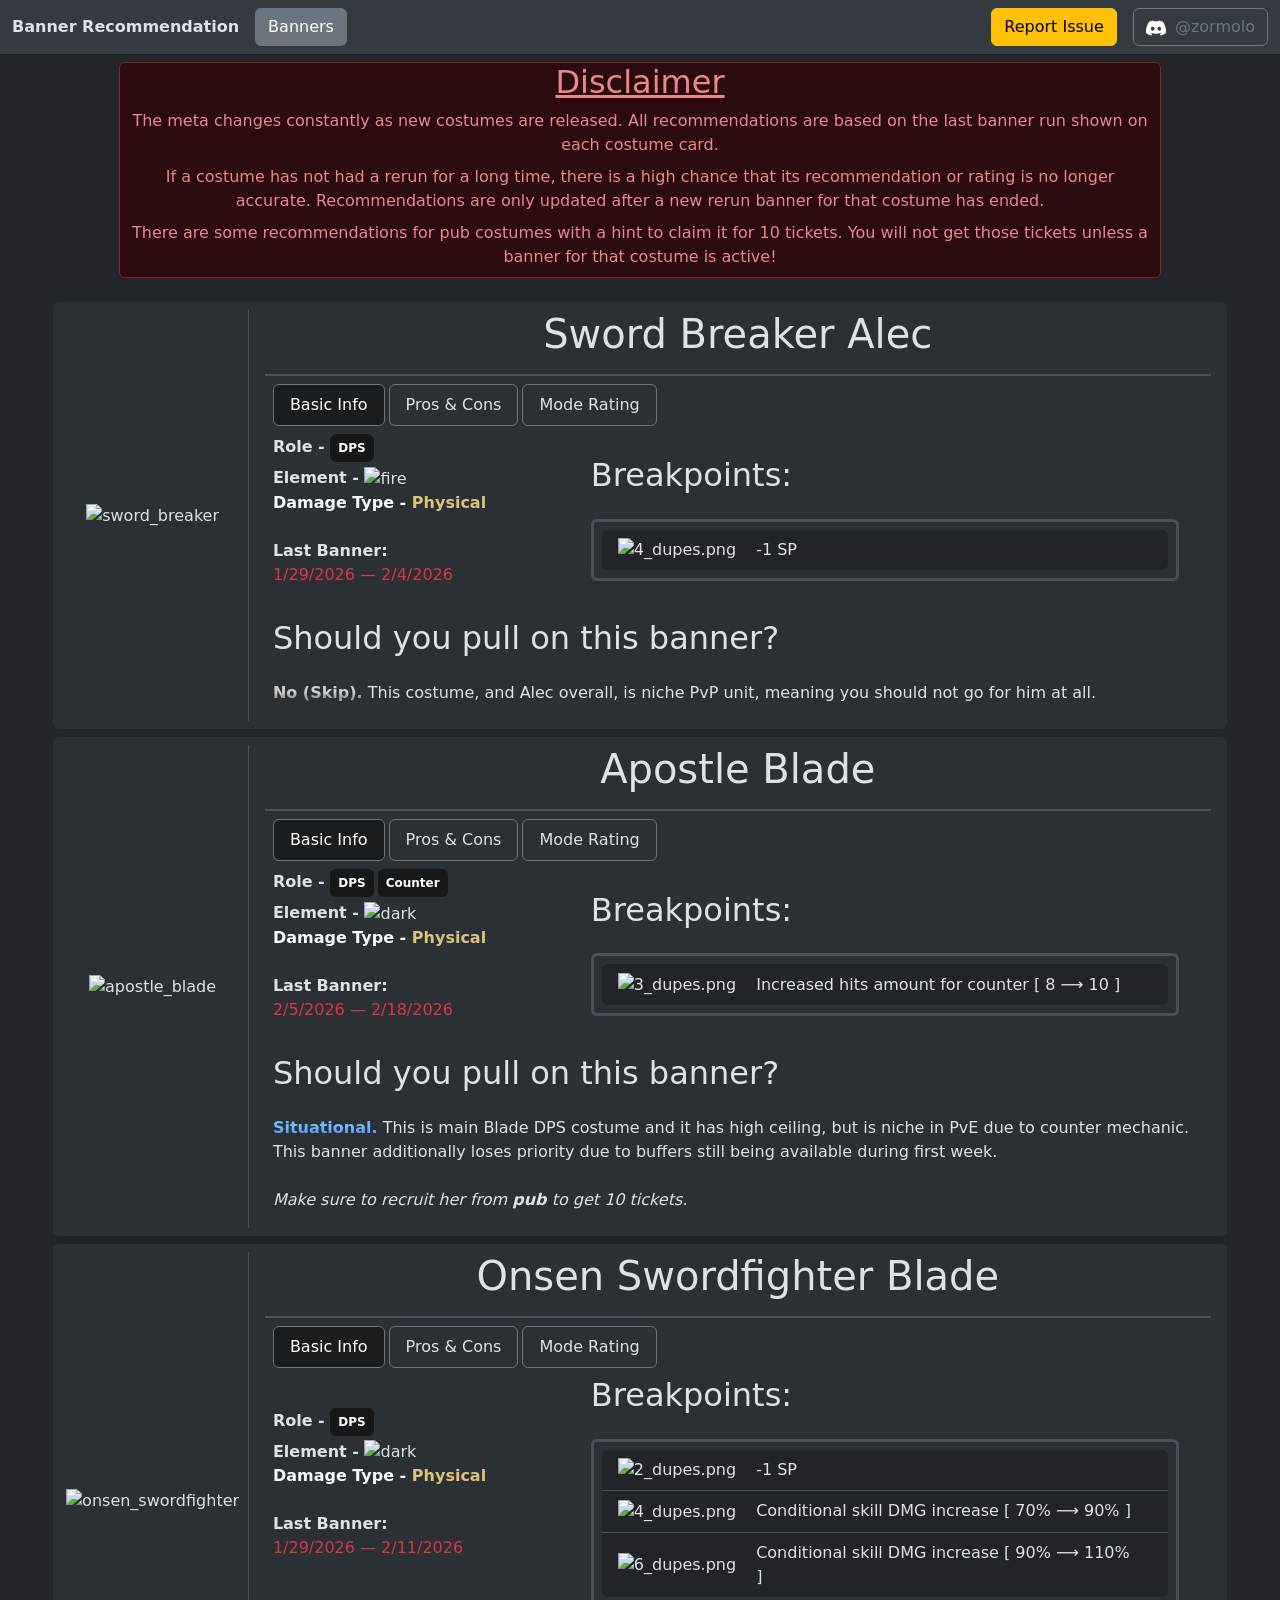
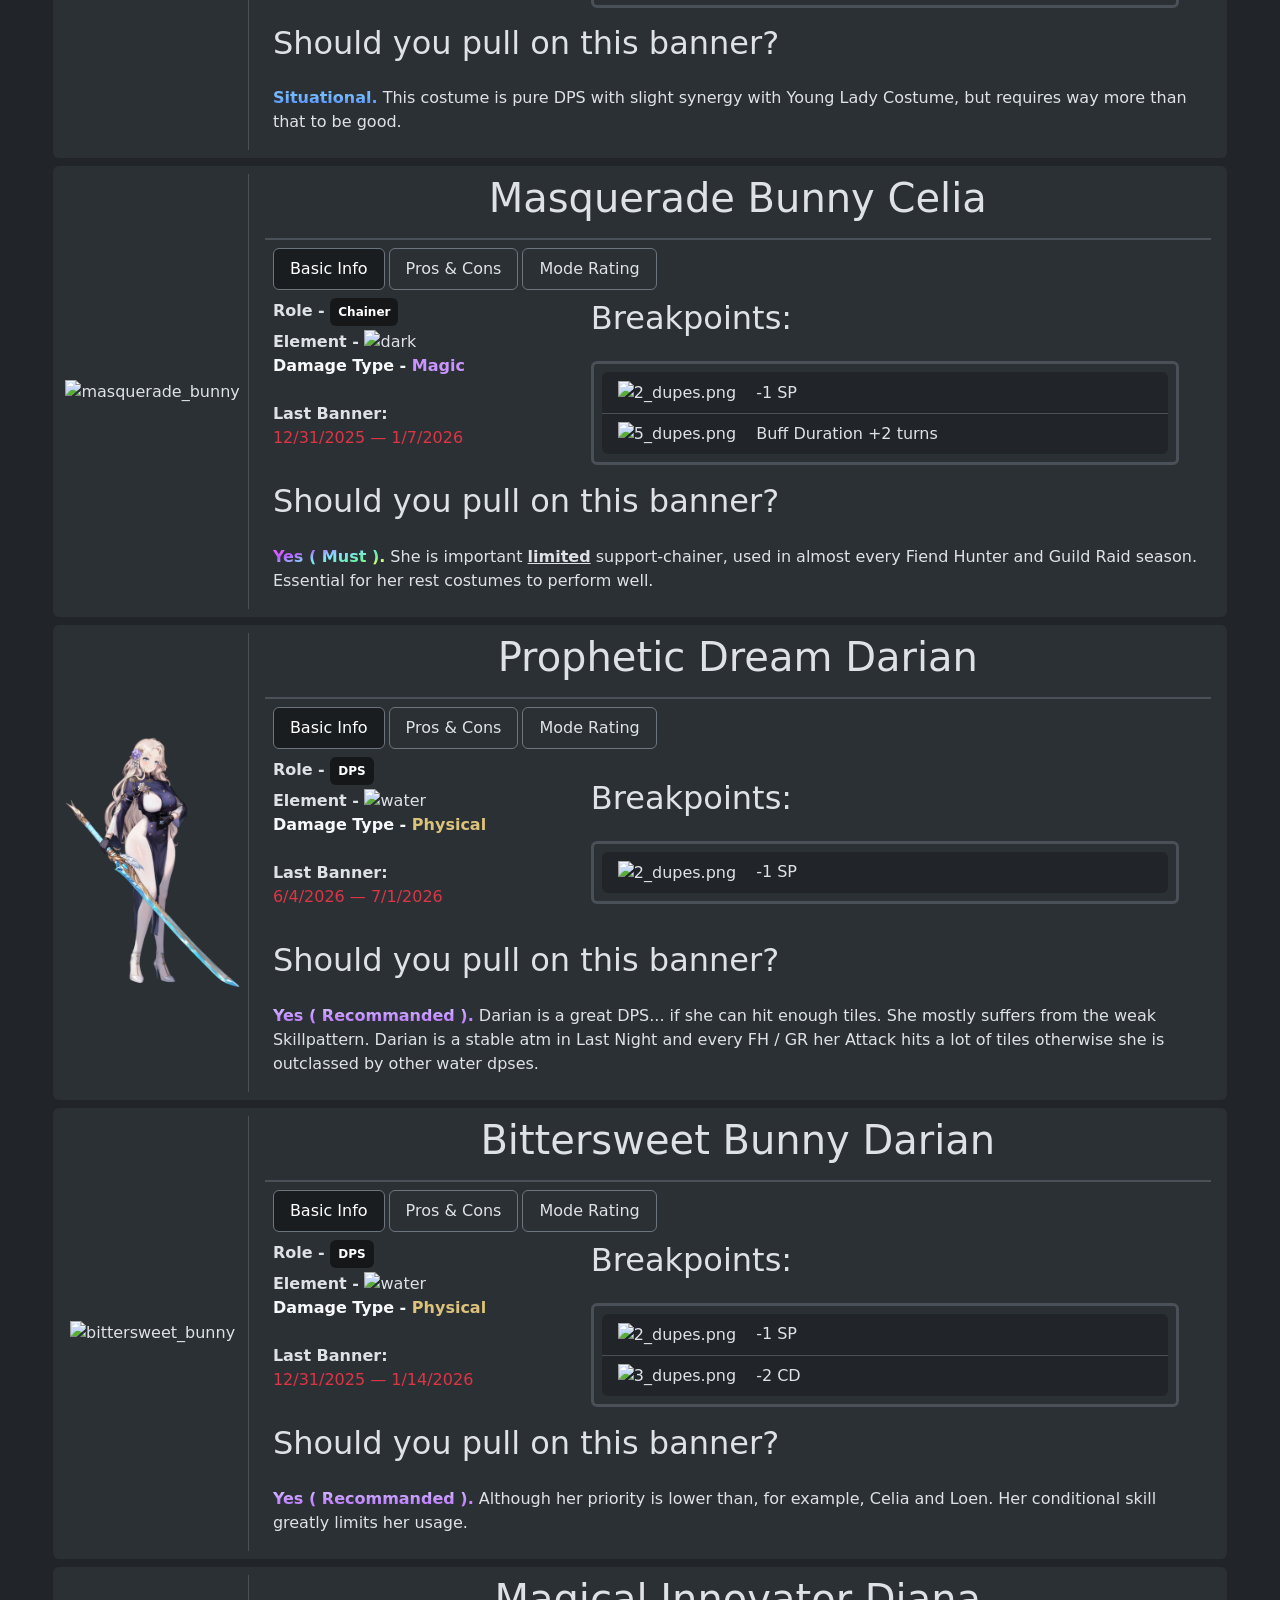
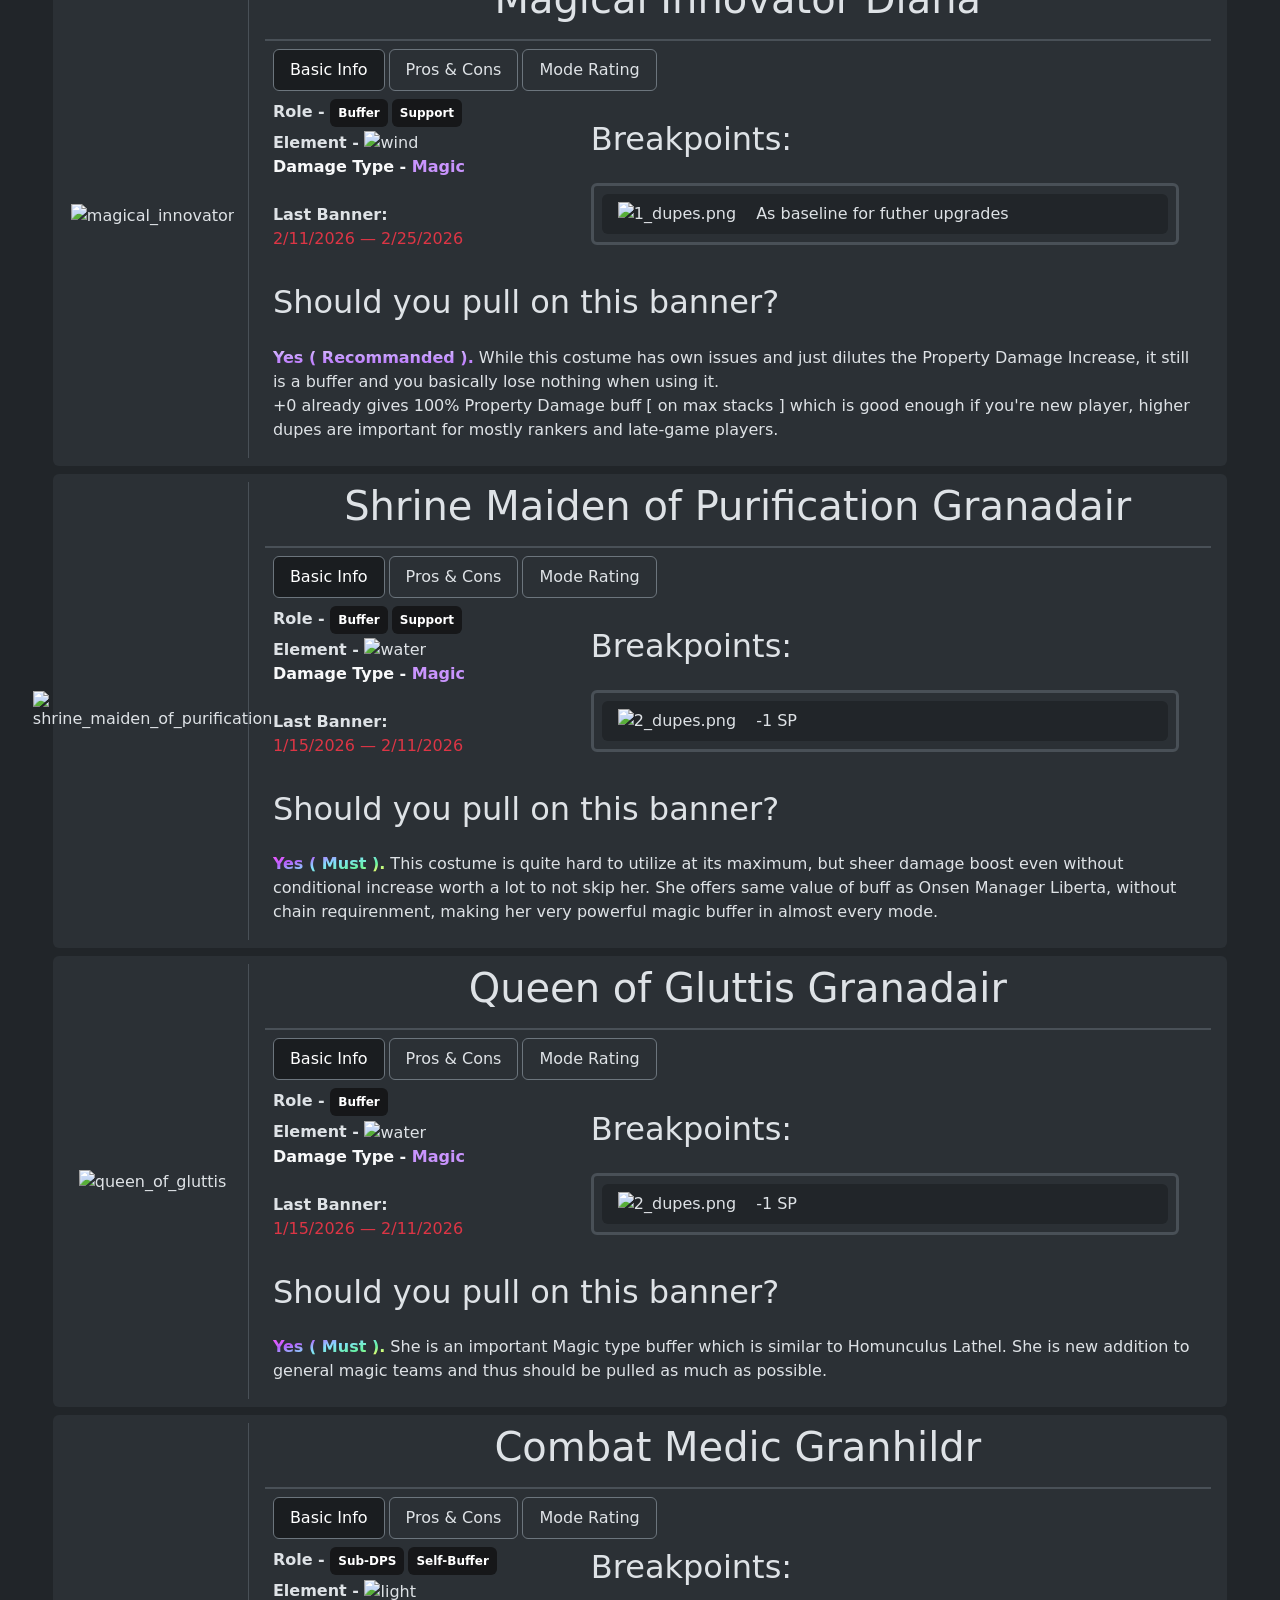
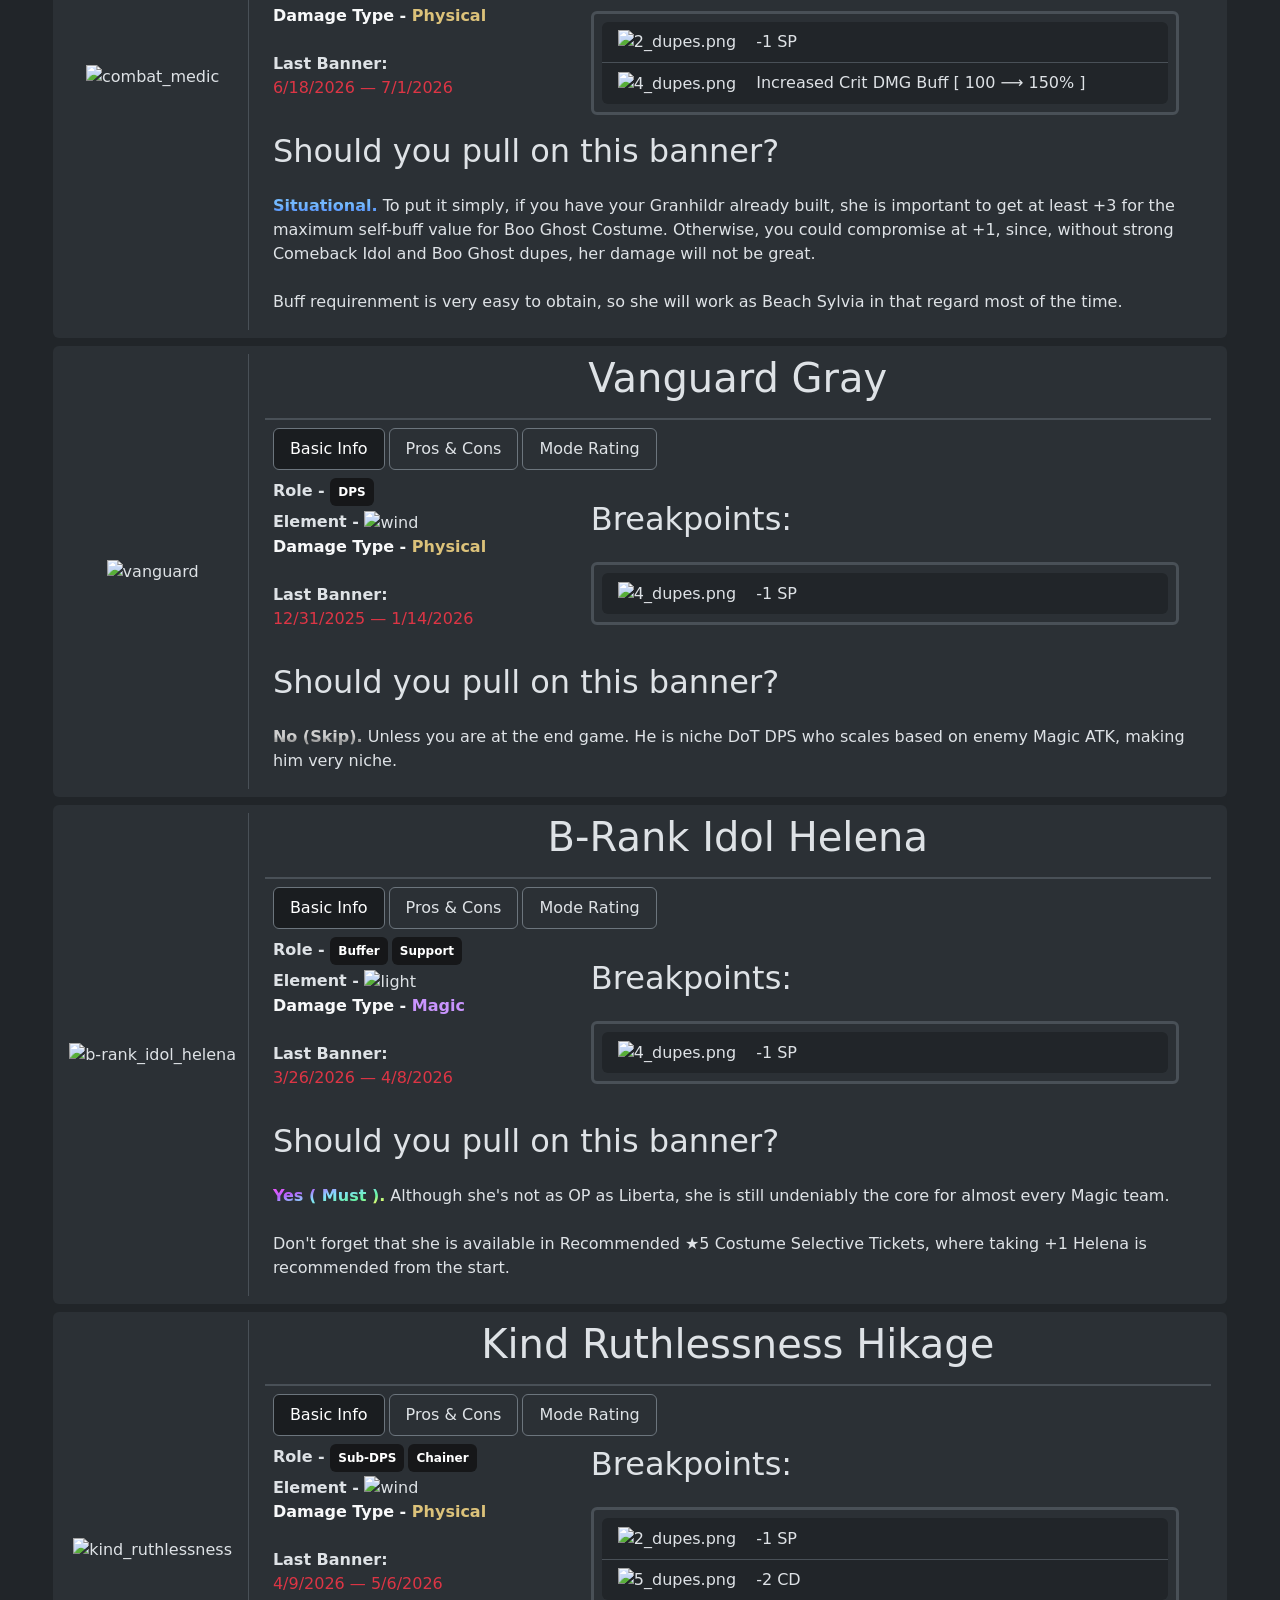
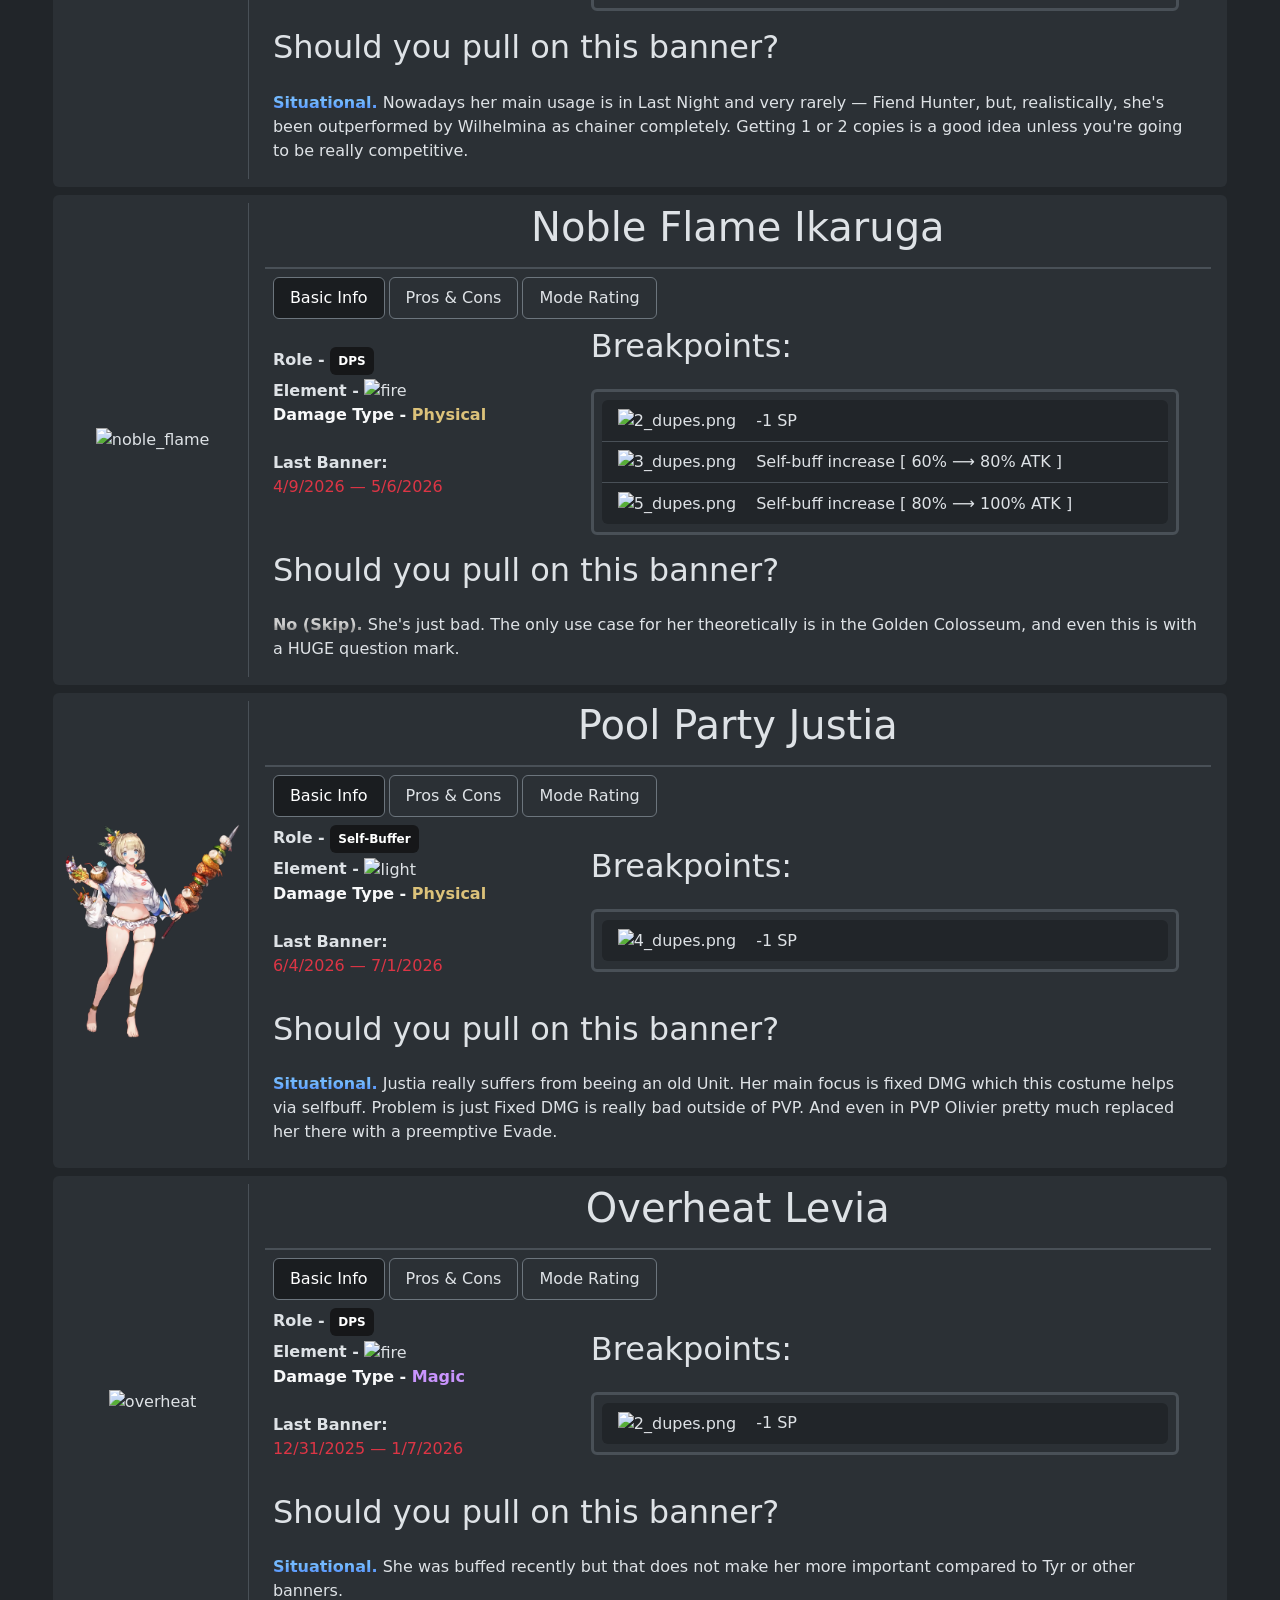
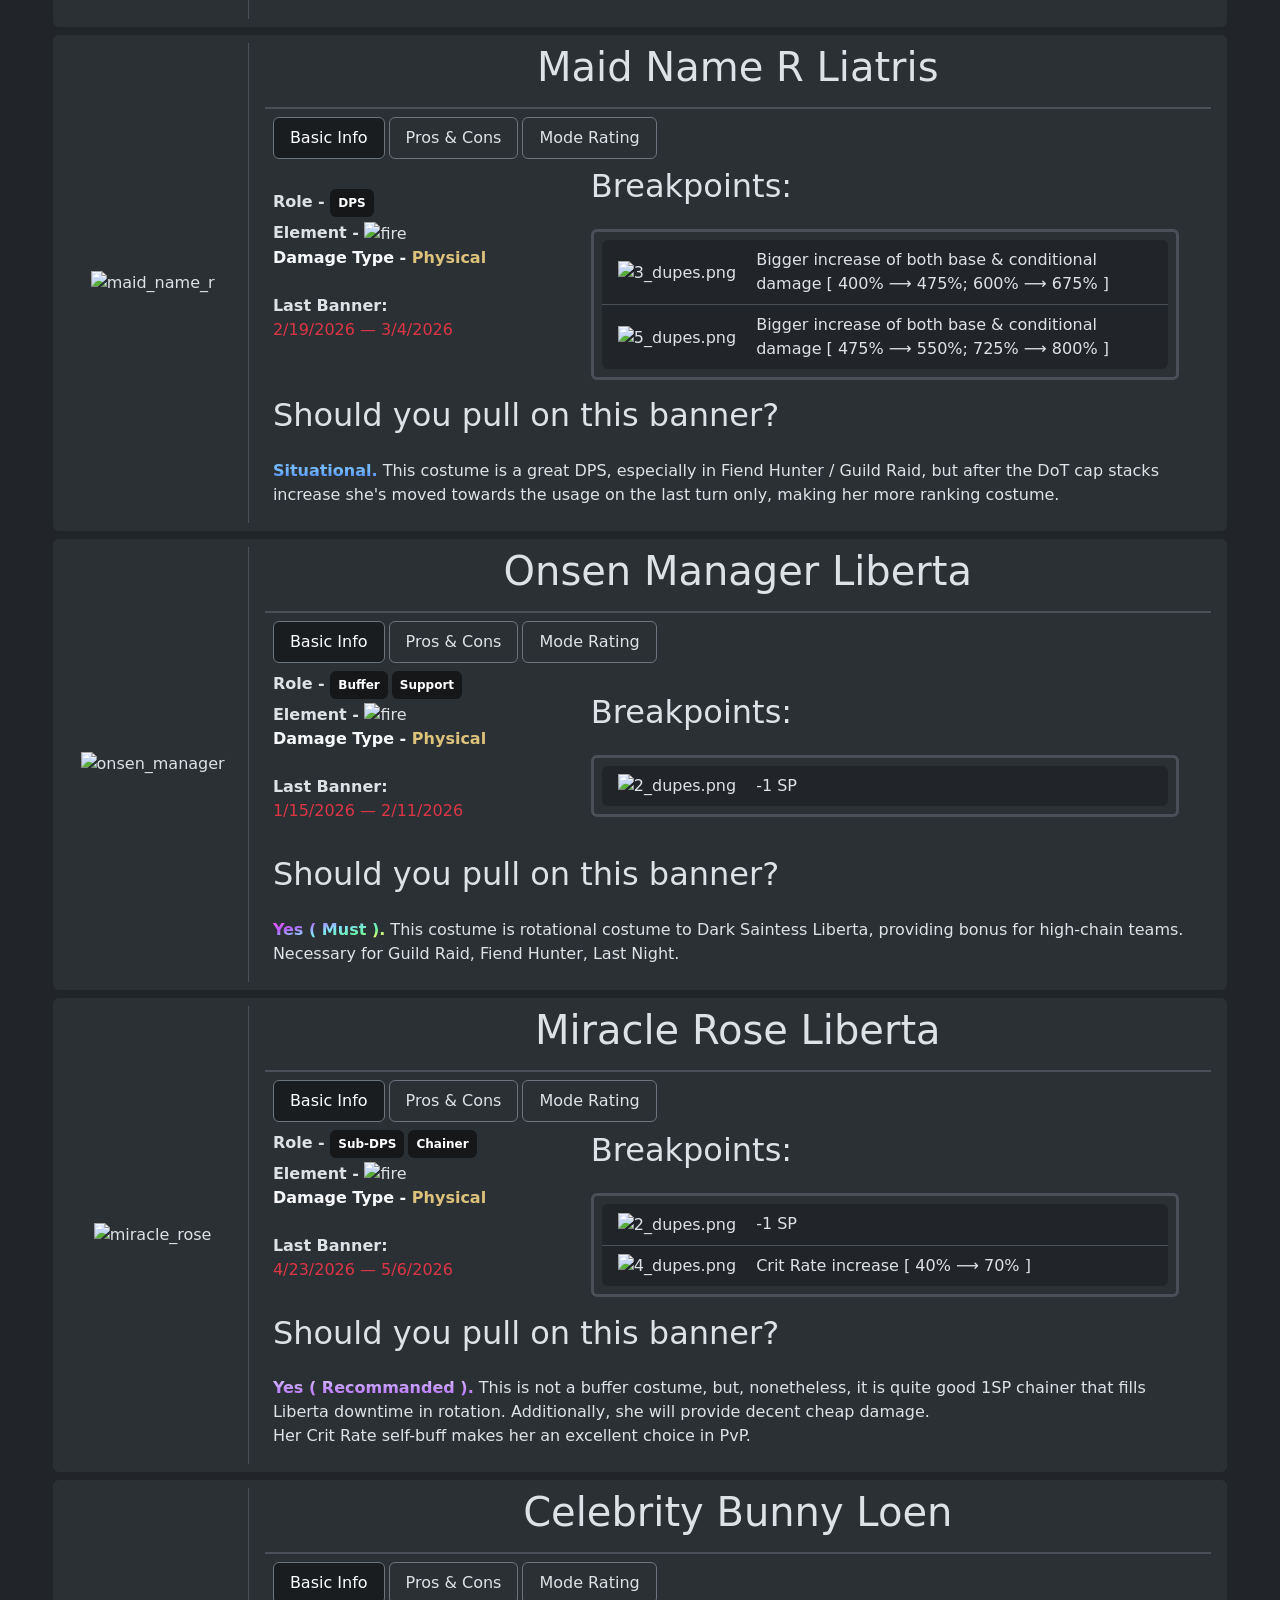
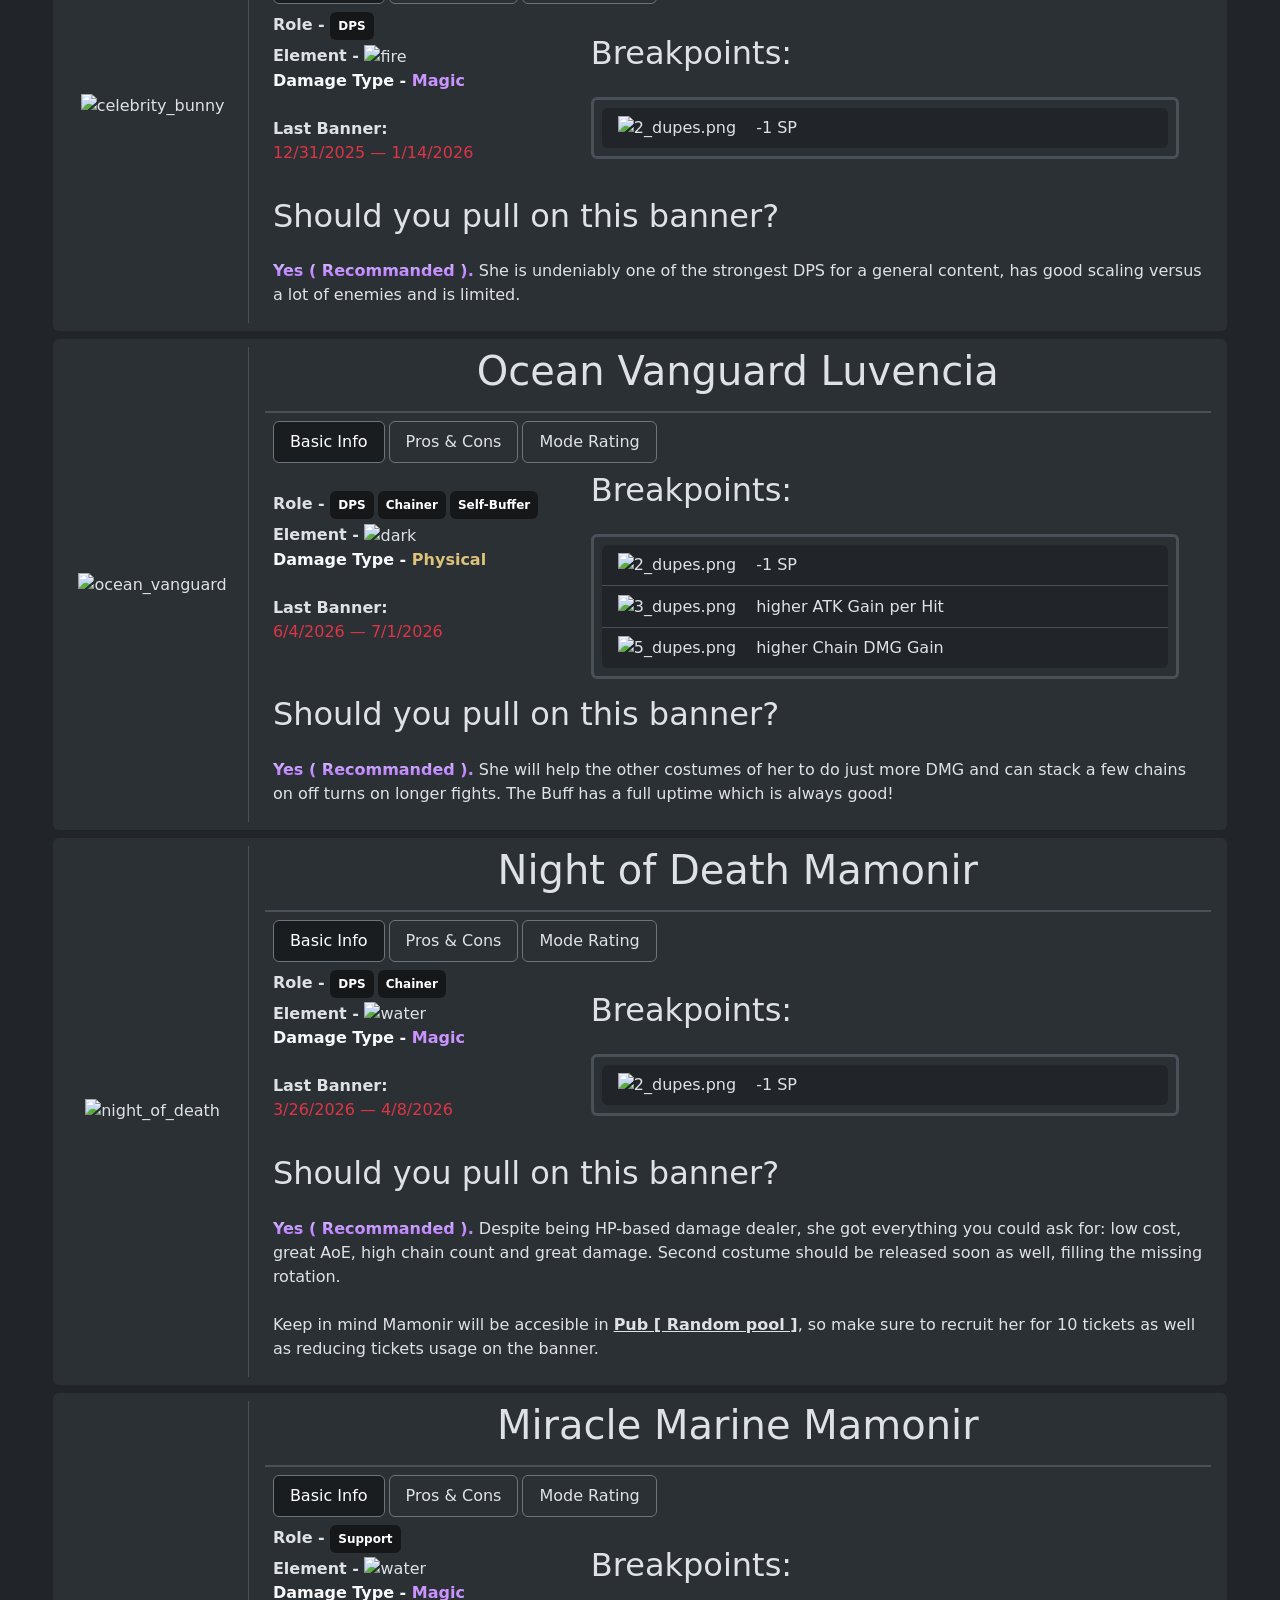
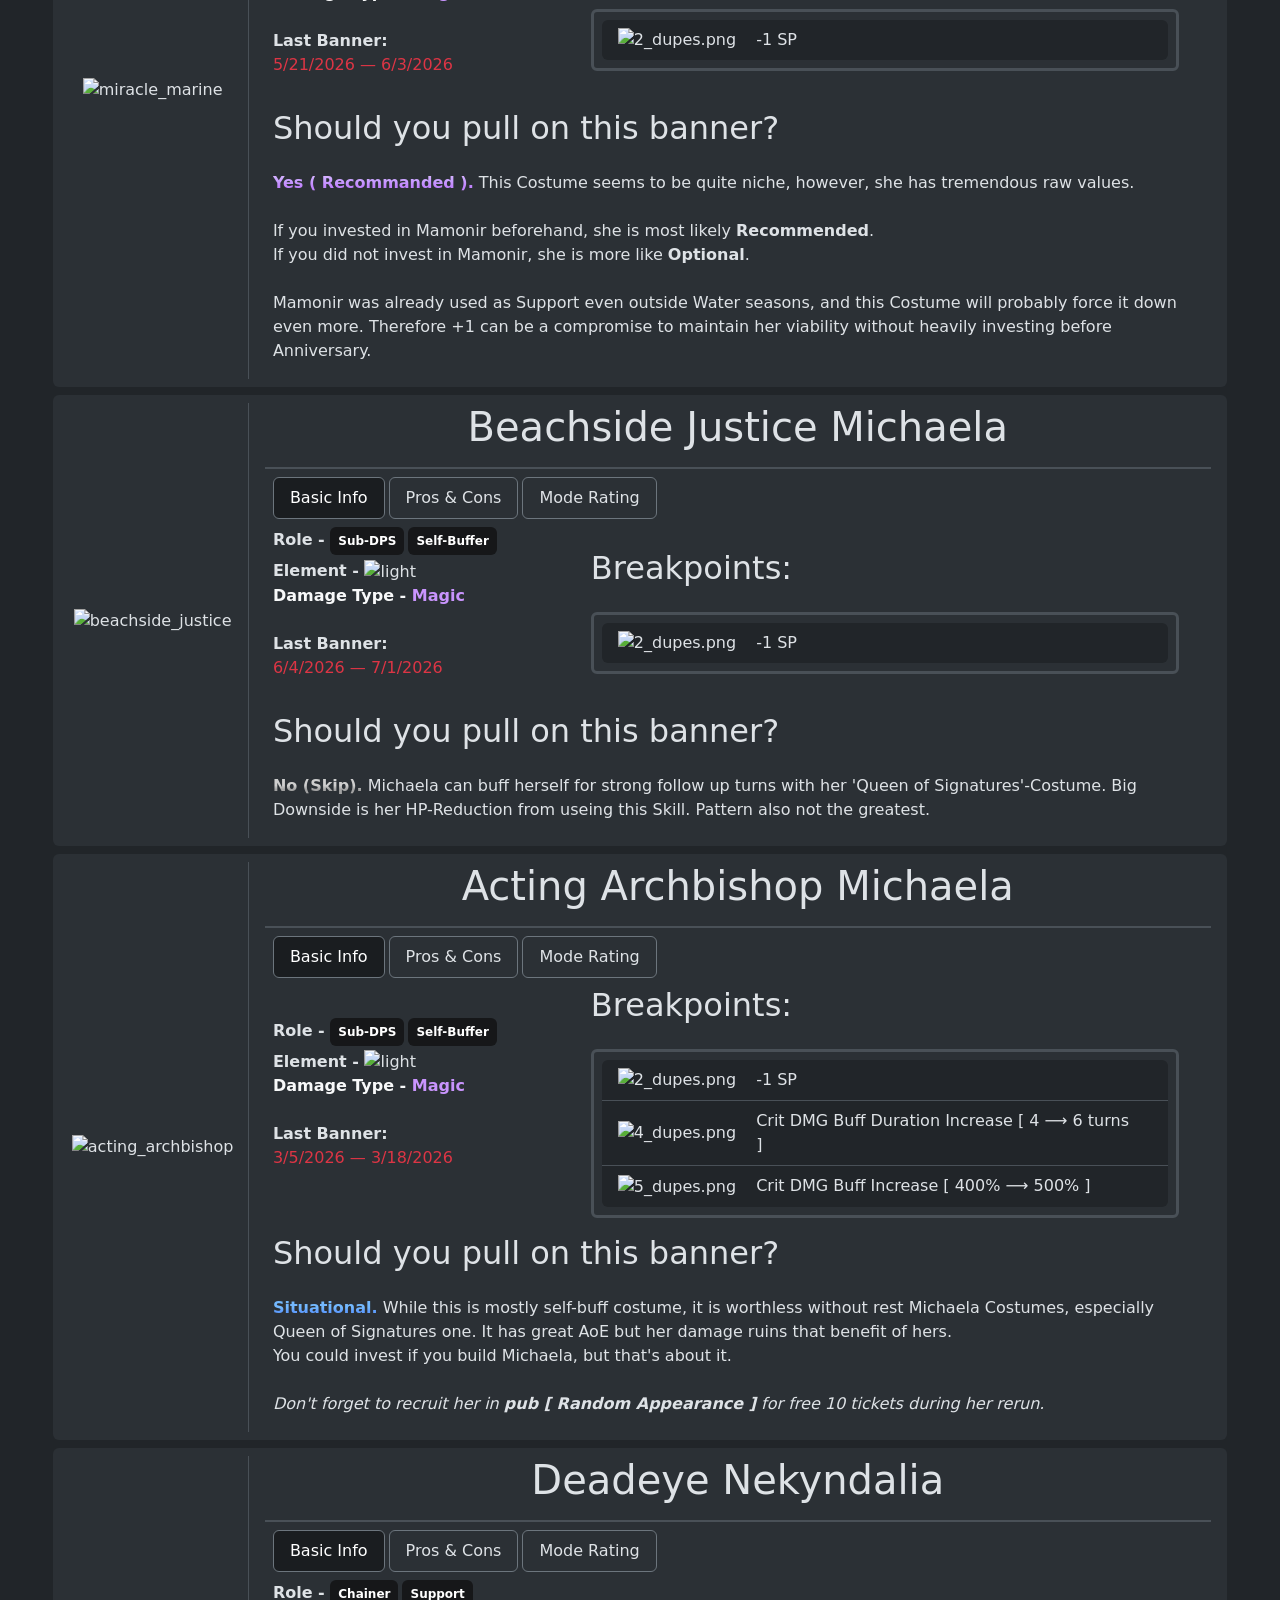
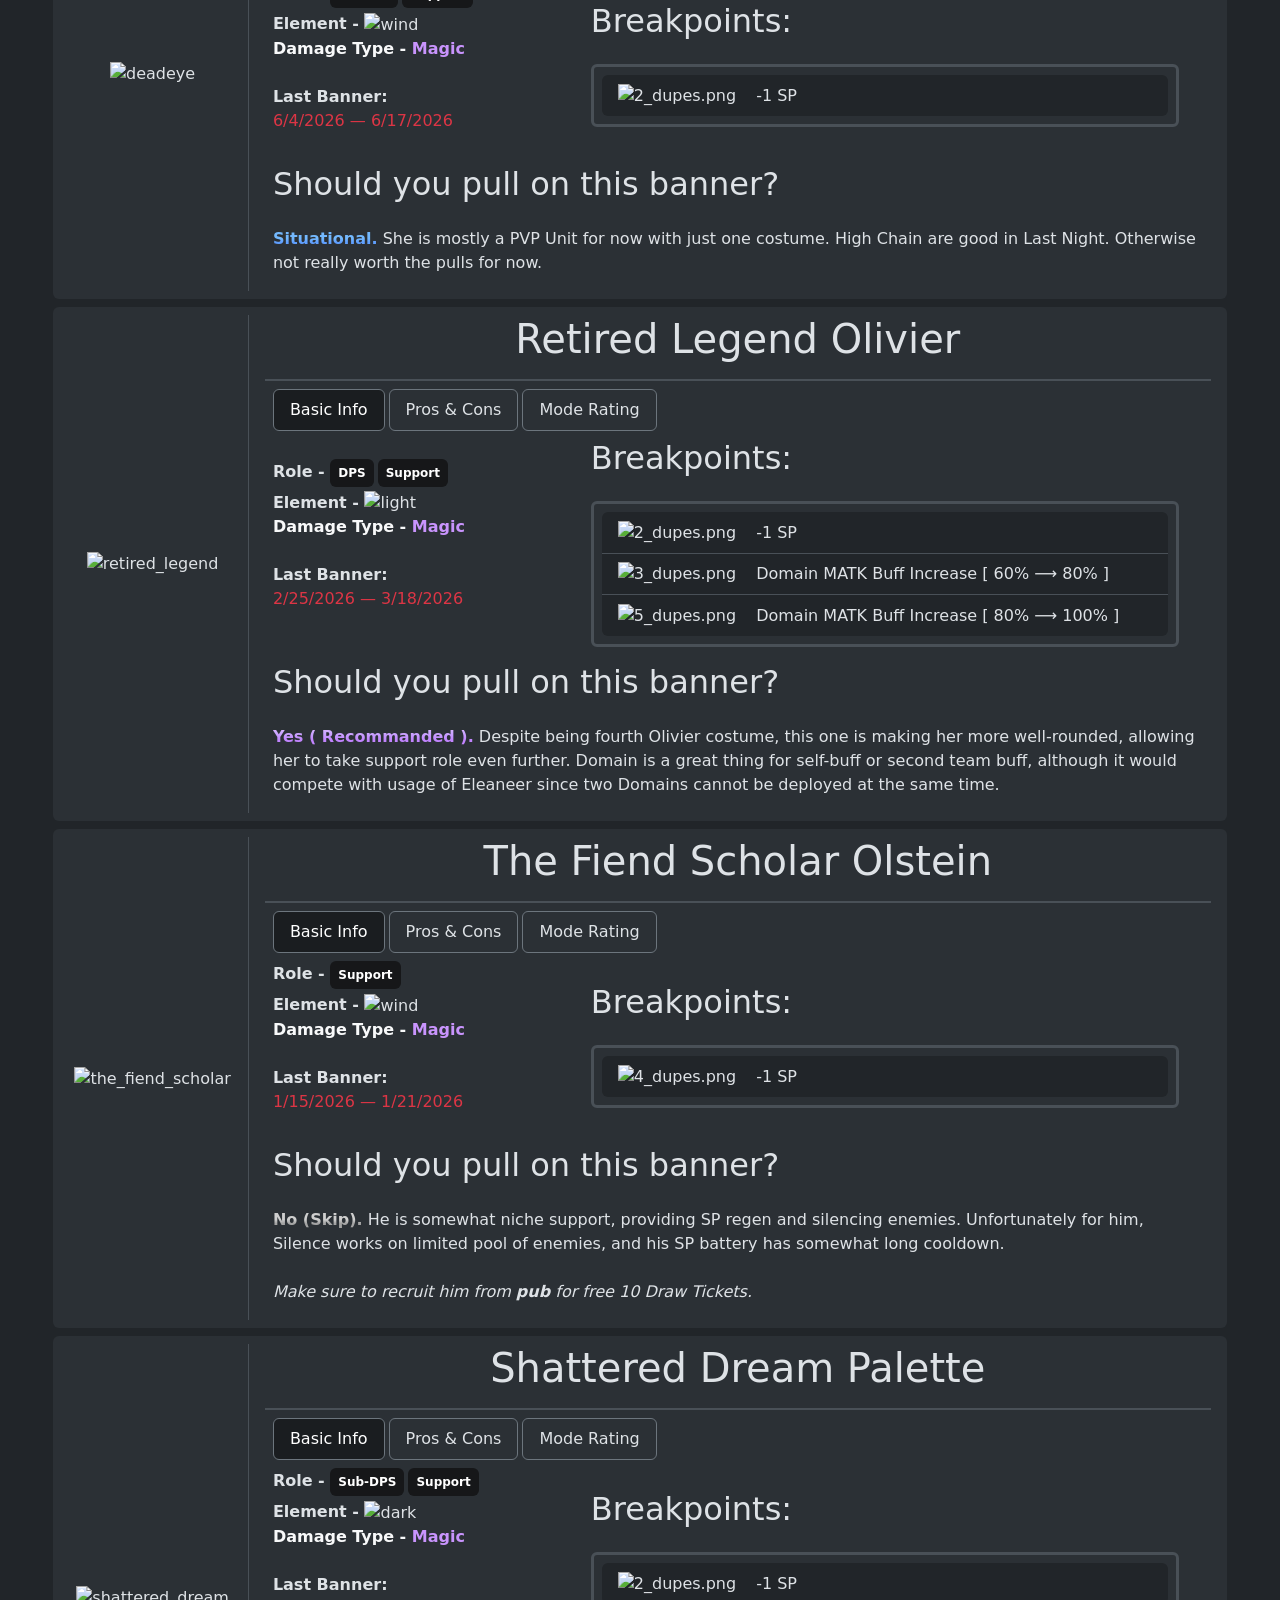
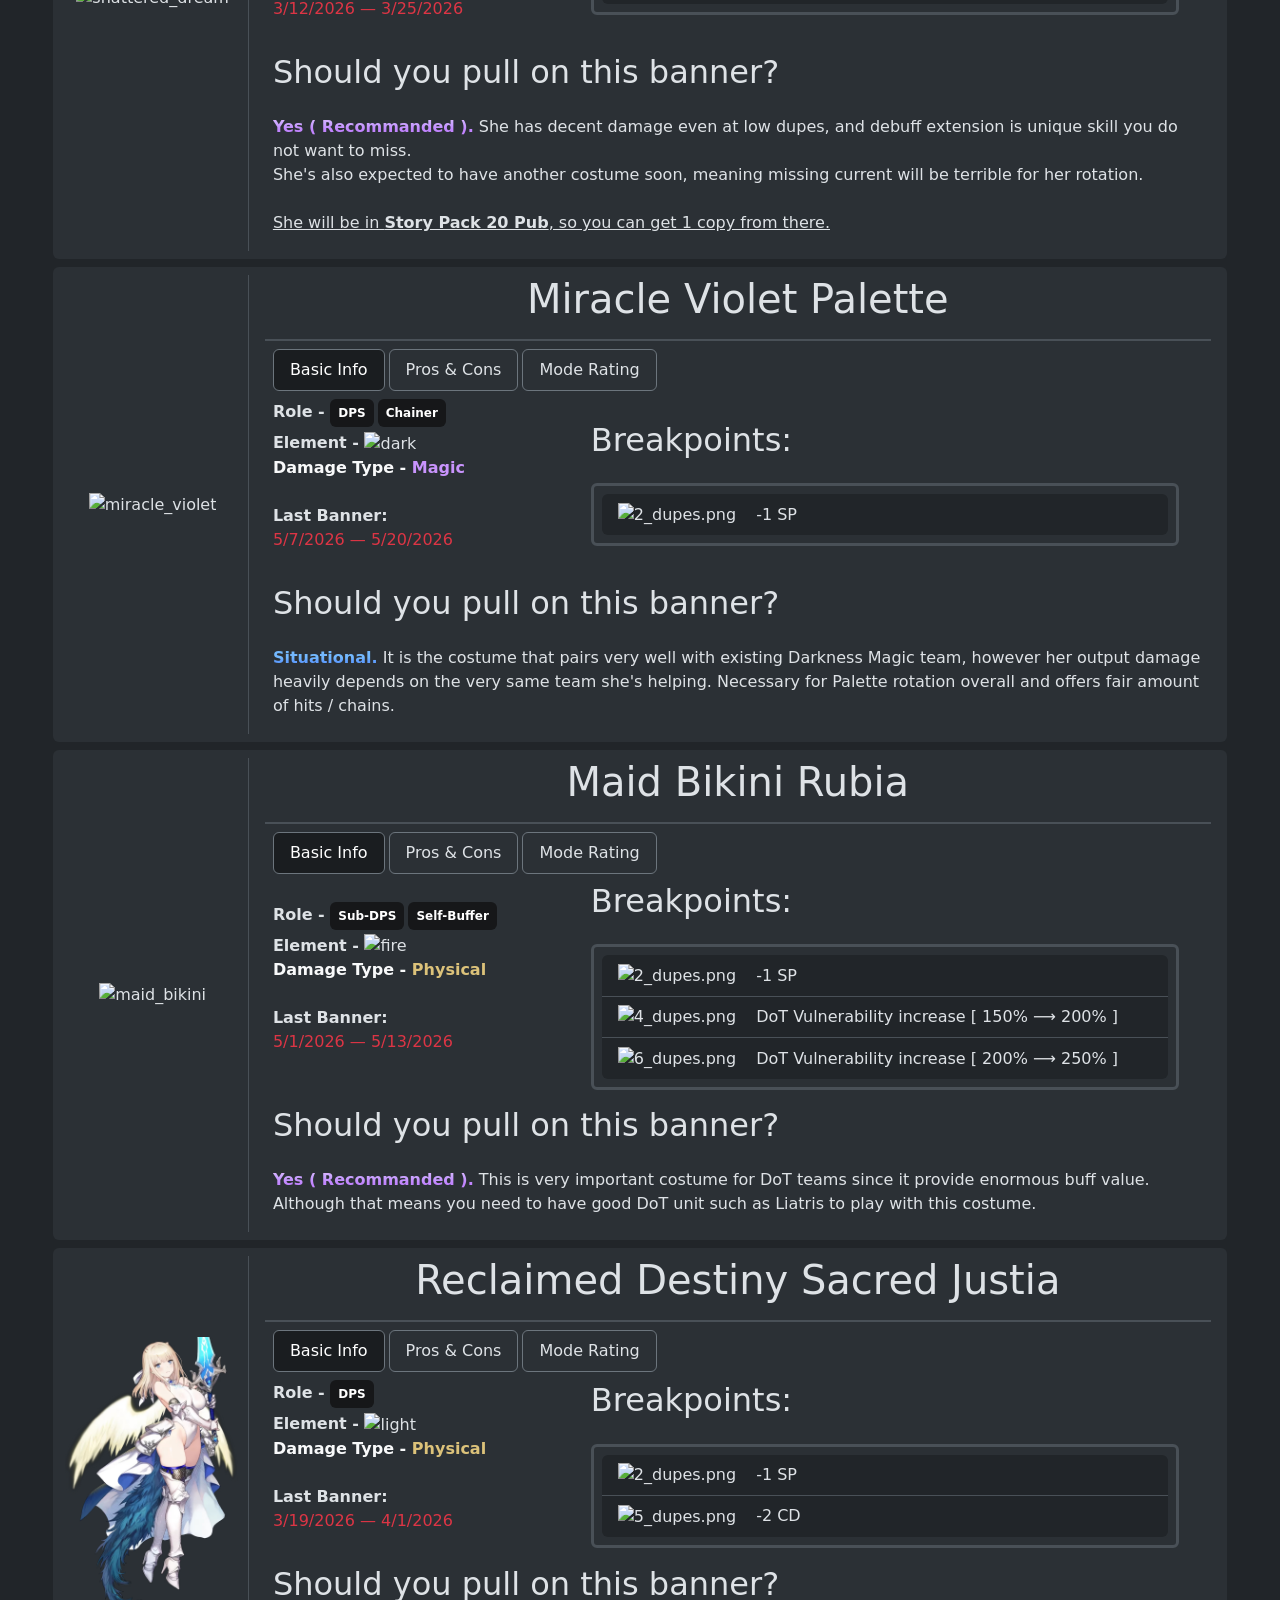
==== commit d4647ee2: "Adjustied CSS for Breakpoints, Replaced () in pullReasons, Breakpoints and Pros & Cons" ====
--- a/archive.html
+++ b/archive.html
@@ -124,7 +124,7 @@
                 </div>
 
                 <div class="row py-2">
-                  <div class="col">
+                  <div class="col no-px">
                     <div class="container-fluid">
                       <ul class="nav nav-pills gap-1" role="tablist">
                         <li class="nav-item tablist-entry">
@@ -161,12 +161,12 @@
                       <div class="col-12 col-xl-8 col-xxl-4 d-flex align-items-center">
                         <div class="container-fluid">
                           <div class="row pb-3">
-                            <div class="col">
+                            <div class="col px-0">
                               <h2>Breakpoints:</h2>
                             </div>
                           </div>
                           <div class="row w-100">
-                            <div class="col">
+                            <div class="col px-0">
                               <ul data-breakpoints class="list-group list-group-flush p-2 border border-3 rounded"></ul>
                             </div>
                           </div>
@@ -177,12 +177,12 @@
                       <div class="col-12 col-xl-12 col-xxl-4 pt-3 pt-xxl-0 d-flex align-items-center">
                         <div class="container-fluid">
                           <div class="row pb-3">
-                            <div class="col">
+                            <div class="col px-0">
                               <h2>Should you pull on this banner?</h2>
                             </div>
                           </div>
                           <div class="row">
-                            <div class="col">
+                            <div class="col px-0">
                               <p data-pull-rec></p>
                             </div>
                           </div>
@@ -247,7 +247,7 @@
                             <div data-gc class="col-4"></div>
                           </div>
                           <div class="row pb-2 border-bottom border-3 justify-content-center">
-                            <div class="col-6"><b>General / Event Challanges</b></div>
+                            <div class="col text-center"><b>General / Event Challanges</b></div>
                           </div>
                           <div class="row justify-content-center">
                             <div data-gen class="col-6"></div>
@@ -269,6 +269,12 @@
     </div>
   </main>
 
+  <div class="to-small">
+    <picture>
+      <source class="costumeSize" type="image/avif" srcset="./public/images/avif/to-small.avif">
+      <img class="costumeSize" loading="lazy" src="./public/images/to-small.png" alt="to small device-width" title="to small device-width">
+    </picture>
+  </div>
 
   <footer class="row bg-body-tertiary">
     <div class="container-fluid">
--- a/public/css/custom.css
+++ b/public/css/custom.css
@@ -1,13 +1,17 @@
 .costumeSize {
   max-height: 400px;
   max-width: 100%;
+}
+
+#main-container {
+  display: none;
 }
 
 #main-container:last-child {
   padding-bottom: 0.5rem;
 }
 
-header {
+.sticky-header {
   position: sticky;
   top: 0;
   z-index: 100;
@@ -87,6 +91,22 @@
   display: flex;
 }
 
+@media ( min-width: 350px ) {
+  #main-container {
+    display: inline;
+  }
+  .to-small {
+    display: none;
+  }
+}
+
+@media ( max-width: 370px ) {
+  .no-px {
+    padding-left: 0.25rem;
+    padding-right: 0;
+  }
+}
+
 @media ( max-width: 414px ) {
   .tablist-entry .nav-link {
     padding-left: 0.25rem;
@@ -94,7 +114,7 @@
   }
 }
 
-@media ( max-width: 450px ) {
+@media ( min-width: 415px ) and ( max-width: 450px ) {
   .tablist-entry {
     padding-left: 0.25rem;
     padding-right: 0.25rem;
@@ -106,11 +126,13 @@
   }
 }
 
+@media (max-width: 767px) {
+  .border-end.borderless {
+    border-right-width: 0 !important;
+  }
+}
+
 @media (max-width: 768px) {
-  .borderless {
-    border-width: 0 !important;
-  }
-
   .small-header {
     display: flex;
   }
--- a/public/css/custom.css
+++ b/public/css/custom.css
@@ -1,13 +1,17 @@
 .costumeSize {
   max-height: 400px;
   max-width: 100%;
+}
+
+#main-container {
+  display: none;
 }
 
 #main-container:last-child {
   padding-bottom: 0.5rem;
 }
 
-header {
+.sticky-header {
   position: sticky;
   top: 0;
   z-index: 100;
@@ -87,6 +91,22 @@
   display: flex;
 }
 
+@media ( min-width: 350px ) {
+  #main-container {
+    display: inline;
+  }
+  .to-small {
+    display: none;
+  }
+}
+
+@media ( max-width: 370px ) {
+  .no-px {
+    padding-left: 0.25rem;
+    padding-right: 0;
+  }
+}
+
 @media ( max-width: 414px ) {
   .tablist-entry .nav-link {
     padding-left: 0.25rem;
@@ -94,7 +114,7 @@
   }
 }
 
-@media ( max-width: 450px ) {
+@media ( min-width: 415px ) and ( max-width: 450px ) {
   .tablist-entry {
     padding-left: 0.25rem;
     padding-right: 0.25rem;
@@ -106,11 +126,13 @@
   }
 }
 
+@media (max-width: 767px) {
+  .border-end.borderless {
+    border-right-width: 0 !important;
+  }
+}
+
 @media (max-width: 768px) {
-  .borderless {
-    border-width: 0 !important;
-  }
-
   .small-header {
     display: flex;
   }
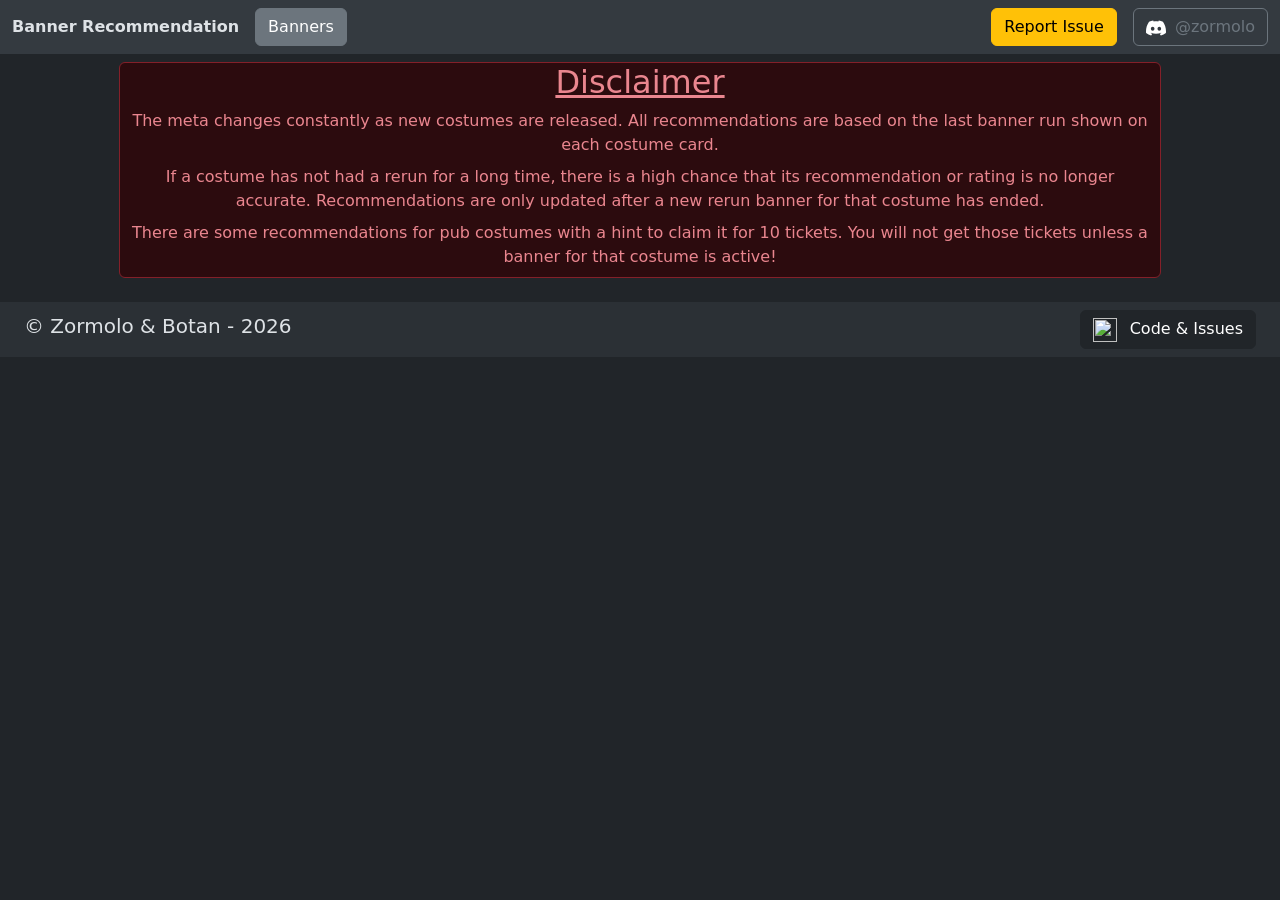
==== commit 016bcb50: "Remove grabbers from template propperly, made prs & cons flexable" ====
--- a/archive.html
+++ b/archive.html
@@ -26,25 +26,25 @@
   <title>Brown Dust 2 - Banner Recommendation</title>
 </head>
 <body class="container-fluid">
-    <header class="row small-header">
-      <nav class="col navbar bg-body-secondary">
-        <div class="container justify-content-center w-100 mx-0 px-0">
-          <div class="row w-100 text-center pb-2 mx-0" >
-            <div class="col pe-3"><b>Banner Recommendation</b></div>
+  <header class="row small-header">
+    <nav class="col navbar bg-body-secondary">
+      <div class="container justify-content-center w-100 mx-0 px-0">
+        <div class="row w-100 text-center pb-2 mx-0" >
+          <div class="col pe-3"><b>Banner Recommendation</b></div>
+        </div>
+        <div class="row header-btn-rotation align-items-center pb-2 w-100 mx-0">
+          <div class="col-8 col-sm-4 text-center">
+            <a class="btn btn-secondary w-100" href="/BD2-Banner-Recommendation/">Banners</a>
           </div>
-          <div class="row pb-2 w-100 mx-0">
-            <div class="col-4 text-center">
-              <a class="btn btn-secondary" href="/BD2-Banner-Recommendation/">Banners</a>
-            </div>
-            <div class="col-4 text-center">
-              <a class="btn btn-warning text-truncate" href="https://github.com/Zormolo/BD2-Banner-Recommendation/issues/new" target="_blank">Report Issue</a>
-            </div>
-            <div class="col-4 text-center">
-              <a class="btn btn-outline-secondary">@zormolo</a>
-            </div>
+          <div class="col-8 col-sm-4 text-center">
+            <a class="btn btn-warning w-100 text-truncate" href="https://github.com/Zormolo/BD2-Banner-Recommendation/issues/new" target="_blank">Report Issue</a>
           </div>
-        </div>
-      </nav>
+          <div class="col-8 col-sm-4 text-center">
+            <a class="btn btn-outline-secondary w-100 text-truncate" title="@zormolo">@zormolo</a>
+          </div>
+        </div>
+      </div>
+    </nav>
   </header>
   <header class="row big-header">
     <nav class="navbar bg-body-secondary">
@@ -73,7 +73,14 @@
     </nav>
   </header>
 
-<main class="row">
+  <main class="row">
+    <div class="to-small">
+      <picture>
+        <source class="costumeSize" type="image/avif" srcset="./public/images/avif/to-small.avif">
+        <img class="costumeSize" loading="lazy" src="./public/images/to-small.png" alt="to small device-width" title="to small device-width">
+      </picture>
+    </div>
+
     <div id="main-container" class="container-fluid pt-2">
       <div class="row pb-3">
         <div class="col-12 col-md-11 col-xl-10 mx-auto">
@@ -145,7 +152,7 @@
                   <div class="container-fluid tab-pane fade show active" id="basic" role="tabpanel">
                     <div class="row h-100">
 
-                      <div class="col-12 col-xl-4 col-xxl-4 pe-0 pt-3 pb-2 py-xl-0 d-flex align-items-center">
+                      <div class="col-12 col-xl-4 col-xxl-auto pe-0 pe-xxl-5 pt-3 pb-2 py-xl-0 d-flex align-items-center">
                         <div class="w-100">
                           <ul class="list-unstyled">
                             <li class="pb-1"><span data-role><b>Role - </b></span></li>
@@ -174,7 +181,7 @@
 
                       </div>
 
-                      <div class="col-12 col-xl-12 col-xxl-4 pt-3 pt-xxl-0 d-flex align-items-center">
+                      <div class="col-12 col-xl-12 col-xxl pt-3 pt-xxl-0 d-flex align-items-center">
                         <div class="container-fluid">
                           <div class="row pb-3">
                             <div class="col px-0">
@@ -193,9 +200,9 @@
                   </div>
 
                   <div class="container-fluid tab-pane fade" id="pac" role="tabpanel">
-                    <div class="row h-100">
-
-                      <div class="col-6 d-flex flex-column border-end border-2">
+                    <div class="row h-100 pros-cons-flex-direction">
+
+                      <div class="col col-xl-6 d-flex flex-column pros-cons-splitter">
                         <div class="row pt-2">
                           <h3 class="text-success">Pros</h3>
                         </div>
@@ -206,7 +213,7 @@
                         </div>
                       </div>
 
-                      <div class="col-6 d-flex flex-column">
+                      <div class="col col-xl-6 d-flex flex-column">
                         <div class="row pt-2">
                           <h3 class="text-danger">Cons</h3>
                         </div>
@@ -222,40 +229,50 @@
                   </div>
 
                   <div class="container-fluid tab-pane fade" id="mode" role="tabpanel">
-                    <div class="row h-100">
-                      <div class="col pt-4">
-                        <div class="container-fluid py-2 text-center">
-
-                          <div class="row pb-2 border-bottom border-3">
-                            <div class="col-4"><b>Fiend Hunter [FH]</b></div>
-                            <div class="col-4"><b>Guild Raid [GR]</b></div>
-                            <div class="col-4"><b>Last Night [LN]</b></div>
-                          </div>
-                          <div class="row pb-3">
-                            <div data-fh class="col-4"></div>
-                            <div data-gr class="col-4"></div>
-                            <div data-ln class="col-4"></div>
-                          </div>
-                          <div class="row py-2 border-bottom border-3">
-                            <div class="col-4"><b>Tower of Salvation [TOS]</b></div>
-                            <div class="col-4"><b>Mirror War [MW]</b></div>
-                            <div class="col-4"><b>Golden Colloseum [GC]</b></div>
-                          </div>
-                          <div class="row pb-3">
-                            <div data-tos class="col-4"></div>
-                            <div data-mw class="col-4"></div>
-                            <div data-gc class="col-4"></div>
-                          </div>
-                          <div class="row pb-2 border-bottom border-3 justify-content-center">
-                            <div class="col text-center"><b>General / Event Challanges</b></div>
-                          </div>
-                          <div class="row justify-content-center">
-                            <div data-gen class="col-6"></div>
-                          </div>
-
-                        </div>
+
+                    <div class="row w-100">
+                      <div class="col col-xl-8 mx-auto pt-4">
+                        <table class="table table-hover">
+                          <thead>
+                            <tr class="row border-3 border-top-0 border-start-0 border-end-0 text-center">
+                              <th class="col-6 border-3 border-top-0 border-start-0 border-bottom-0 pe-0">Mode</th>
+                              <th class="col-6 border-0">Rating</th>
+                            </tr>
+                          </thead>
+                          <tbody>
+                            <tr class="row border-1 border-top-0 border-start-0 border-end-0">
+                              <th class="col-6 border-3 border-top-0 border-start-0 border-bottom-0 pe-0">Fiend Hunter [FH]</th>
+                              <td data-fh class="col border-0"></td>
+                            </tr>
+                            <tr class="row border-1 border-top-0 border-start-0 border-end-0">
+                              <th class="col-6 border-3 border-top-0 border-start-0 border-bottom-0 pe-0">Guild Raid [GR]</th>
+                              <td data-gr class="col-6 border-0"></td>
+                            </tr>
+                            <tr class="row border-1 border-top-0 border-start-0 border-end-0">
+                              <th class="col-6 border-3 border-top-0 border-start-0 border-bottom-0 pe-0">Last Night [LN]</th>
+                              <td data-ln class="col-6 border-0"></td>
+                            </tr>
+                            <tr class="row border-1 border-top-0 border-start-0 border-end-0">
+                              <th class="col-6 border-3 border-top-0 border-start-0 border-bottom-0 pe-0">Tower of Salvation [TOS]</th>
+                              <td data-tos class="col-6 border-0"></td>
+                            </tr>
+                            <tr class="row border-1 border-top-0 border-start-0 border-end-0">
+                              <th class="col-6 border-3 border-top-0 border-start-0 border-bottom-0 pe-0">Mirror War [MW]</th>
+                              <td data-mw class="col-6 border-0"></td>
+                            </tr>
+                            <tr class="row border-1 border-top-0 border-start-0 border-end-0">
+                              <th class="col-6 border-3 border-top-0 border-start-0 border-bottom-0 pe-0">Golden Colloseum [GC]</th>
+                              <td data-gc class="col-6 border-0"></td>
+                            </tr>
+                            <tr class="row border-1 border-top-0 border-start-0 border-end-0">
+                              <th class="col-6 border-3 border-top-0 border-start-0 border-bottom-0 pe-0">General / Event Challanges</th>
+                              <td data-gen class="col-6 border-0"></td>
+                            </tr>
+                          </tbody>
+                        </table>
                       </div>
                     </div>
+
                   </div>
                 </div>
 
@@ -268,13 +285,6 @@
 
     </div>
   </main>
-
-  <div class="to-small">
-    <picture>
-      <source class="costumeSize" type="image/avif" srcset="./public/images/avif/to-small.avif">
-      <img class="costumeSize" loading="lazy" src="./public/images/to-small.png" alt="to small device-width" title="to small device-width">
-    </picture>
-  </div>
 
   <footer class="row bg-body-tertiary">
     <div class="container-fluid">
--- a/public/css/custom.css
+++ b/public/css/custom.css
@@ -79,6 +79,26 @@
   color: transparent;
 }
 
+th {
+  border-color: var( --bs-table-border-color );
+}
+
+.bg-ur {
+  background: linear-gradient( 165deg,#FF55FF 0%, #B660FC 25%, #85E1FE 50%, #66F4A3 75%, #FFFF66 95% );
+}
+
+.bg-sr {
+  background: linear-gradient( 180deg,#F3B7FE 0%, #CDACFF 25%, #C184FE 70% );
+}
+
+.bg-r {
+  background: linear-gradient( 180deg,#73B8FE 50%, #5F9EFE 70% );
+}
+
+.bg-n {
+  background: linear-gradient( 180deg,#CECECE 50%, #A3A3A3 70% );
+}
+
 .text-teal {
   color: var( --bs-teal );
 }
@@ -89,6 +109,21 @@
 
 .big-header {
   display: flex;
+}
+
+.burger-icon {
+  width: 32px;
+}
+
+.ratingColorBox {
+  display: block;
+  width: 1rem;
+  height: 1rem;
+  margin-right: 0.25rem;
+}
+
+.pros-cons-flex-direction {
+  flex-direction: column;
 }
 
 @media ( min-width: 350px ) {
@@ -126,6 +161,24 @@
   }
 }
 
+@media ( max-width: 469px ) {
+  .header-btn-rotation {
+    flex-direction: column;
+    gap: 0.5rem;
+  }
+}
+
+@media ( min-width: 470px ) {
+  .header-btn-rotation {
+    flex-direction: row;
+  }
+
+  .header-btn-rotation .col-sm-4 {
+    flex: 0 0 auto;
+    width: 33.33333333%;
+  }
+}
+
 @media (max-width: 767px) {
   .border-end.borderless {
     border-right-width: 0 !important;
@@ -141,10 +194,6 @@
     max-width: 768px;
   }
 
-  .small-header .btn {
-    min-width: 6rem;
-  }
-
   .big-header {
     display: none;
   }
@@ -154,4 +203,13 @@
   .navbar select {
     max-width: 10rem;
   }
+}
+
+@media ( min-width: 1200px ) {
+  .pros-cons-flex-direction {
+    flex-direction: row;
+  }
+  .pros-cons-splitter {
+    border-right: 3px solid var( --bs-border-color );
+  }
 }
--- a/public/css/custom.css
+++ b/public/css/custom.css
@@ -79,6 +79,26 @@
   color: transparent;
 }
 
+th {
+  border-color: var( --bs-table-border-color );
+}
+
+.bg-ur {
+  background: linear-gradient( 165deg,#FF55FF 0%, #B660FC 25%, #85E1FE 50%, #66F4A3 75%, #FFFF66 95% );
+}
+
+.bg-sr {
+  background: linear-gradient( 180deg,#F3B7FE 0%, #CDACFF 25%, #C184FE 70% );
+}
+
+.bg-r {
+  background: linear-gradient( 180deg,#73B8FE 50%, #5F9EFE 70% );
+}
+
+.bg-n {
+  background: linear-gradient( 180deg,#CECECE 50%, #A3A3A3 70% );
+}
+
 .text-teal {
   color: var( --bs-teal );
 }
@@ -89,6 +109,21 @@
 
 .big-header {
   display: flex;
+}
+
+.burger-icon {
+  width: 32px;
+}
+
+.ratingColorBox {
+  display: block;
+  width: 1rem;
+  height: 1rem;
+  margin-right: 0.25rem;
+}
+
+.pros-cons-flex-direction {
+  flex-direction: column;
 }
 
 @media ( min-width: 350px ) {
@@ -126,6 +161,24 @@
   }
 }
 
+@media ( max-width: 469px ) {
+  .header-btn-rotation {
+    flex-direction: column;
+    gap: 0.5rem;
+  }
+}
+
+@media ( min-width: 470px ) {
+  .header-btn-rotation {
+    flex-direction: row;
+  }
+
+  .header-btn-rotation .col-sm-4 {
+    flex: 0 0 auto;
+    width: 33.33333333%;
+  }
+}
+
 @media (max-width: 767px) {
   .border-end.borderless {
     border-right-width: 0 !important;
@@ -141,10 +194,6 @@
     max-width: 768px;
   }
 
-  .small-header .btn {
-    min-width: 6rem;
-  }
-
   .big-header {
     display: none;
   }
@@ -154,4 +203,13 @@
   .navbar select {
     max-width: 10rem;
   }
+}
+
+@media ( min-width: 1200px ) {
+  .pros-cons-flex-direction {
+    flex-direction: row;
+  }
+  .pros-cons-splitter {
+    border-right: 3px solid var( --bs-border-color );
+  }
 }
